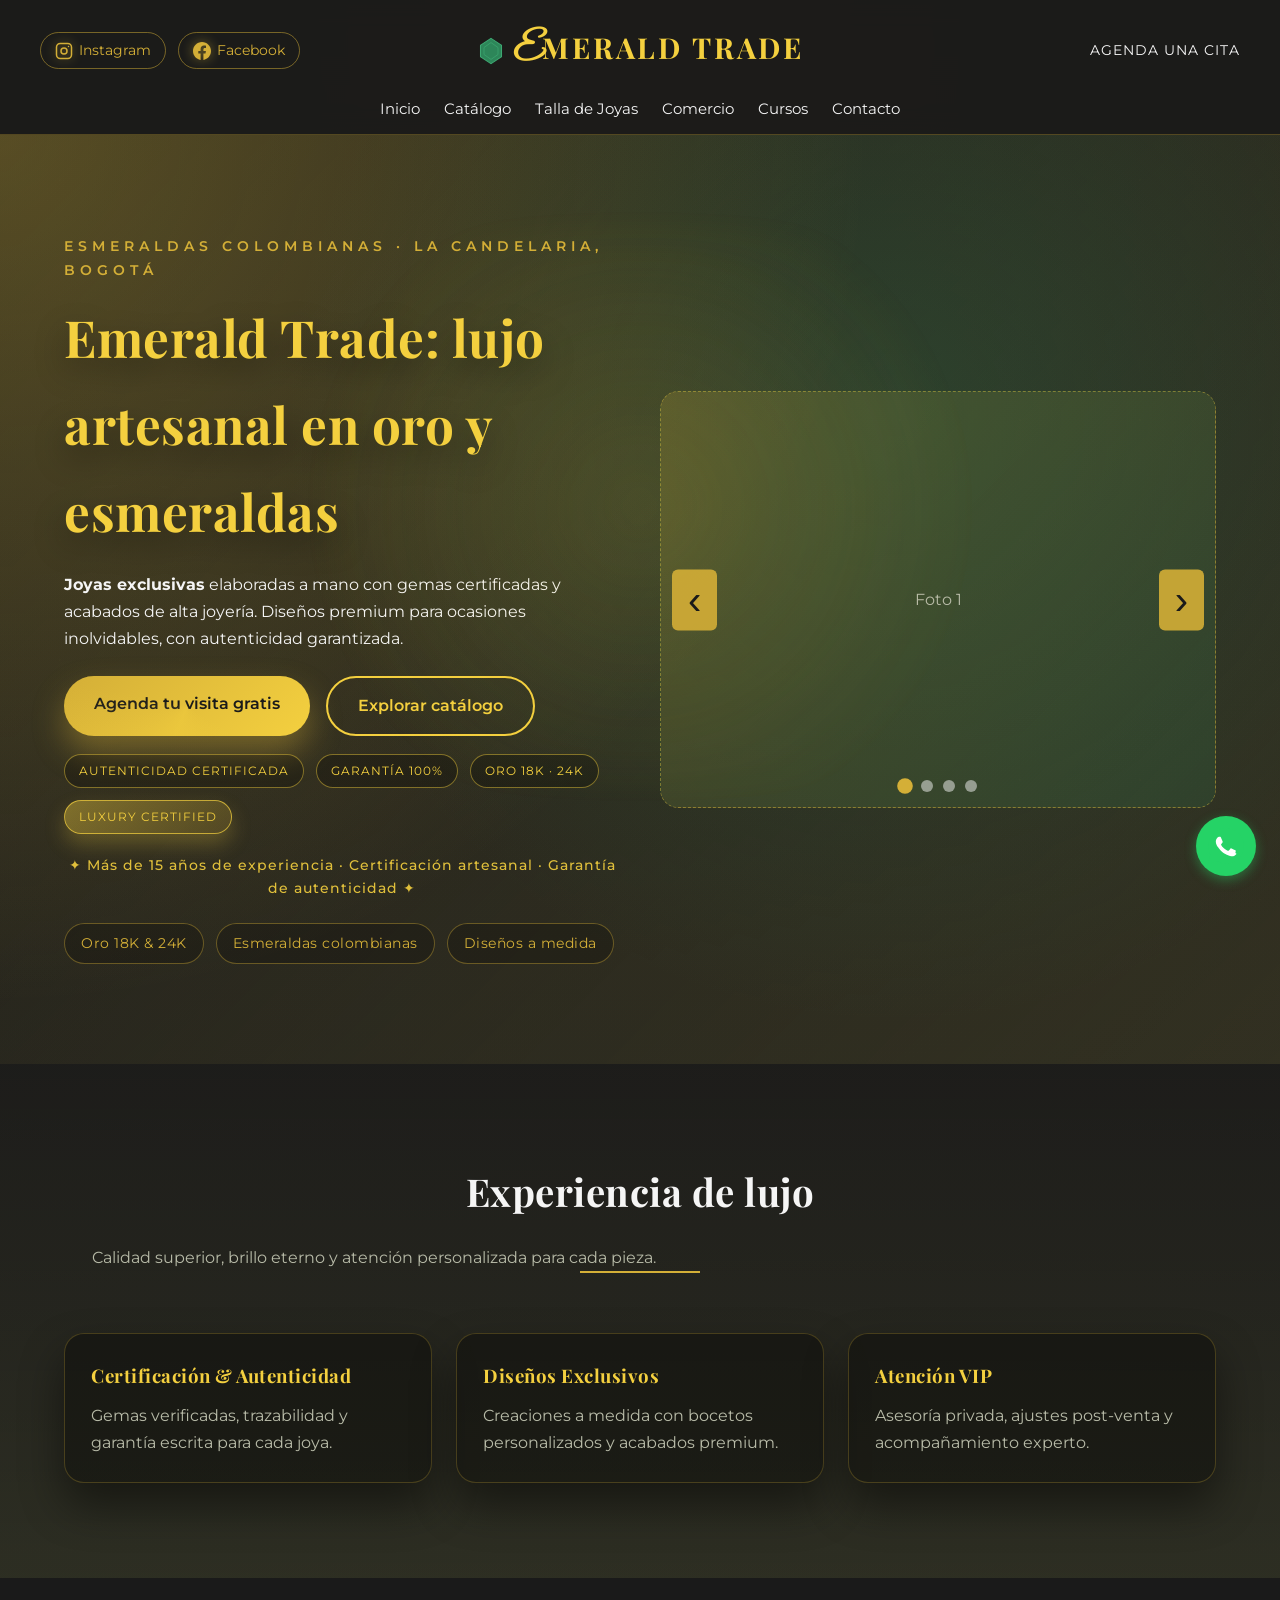
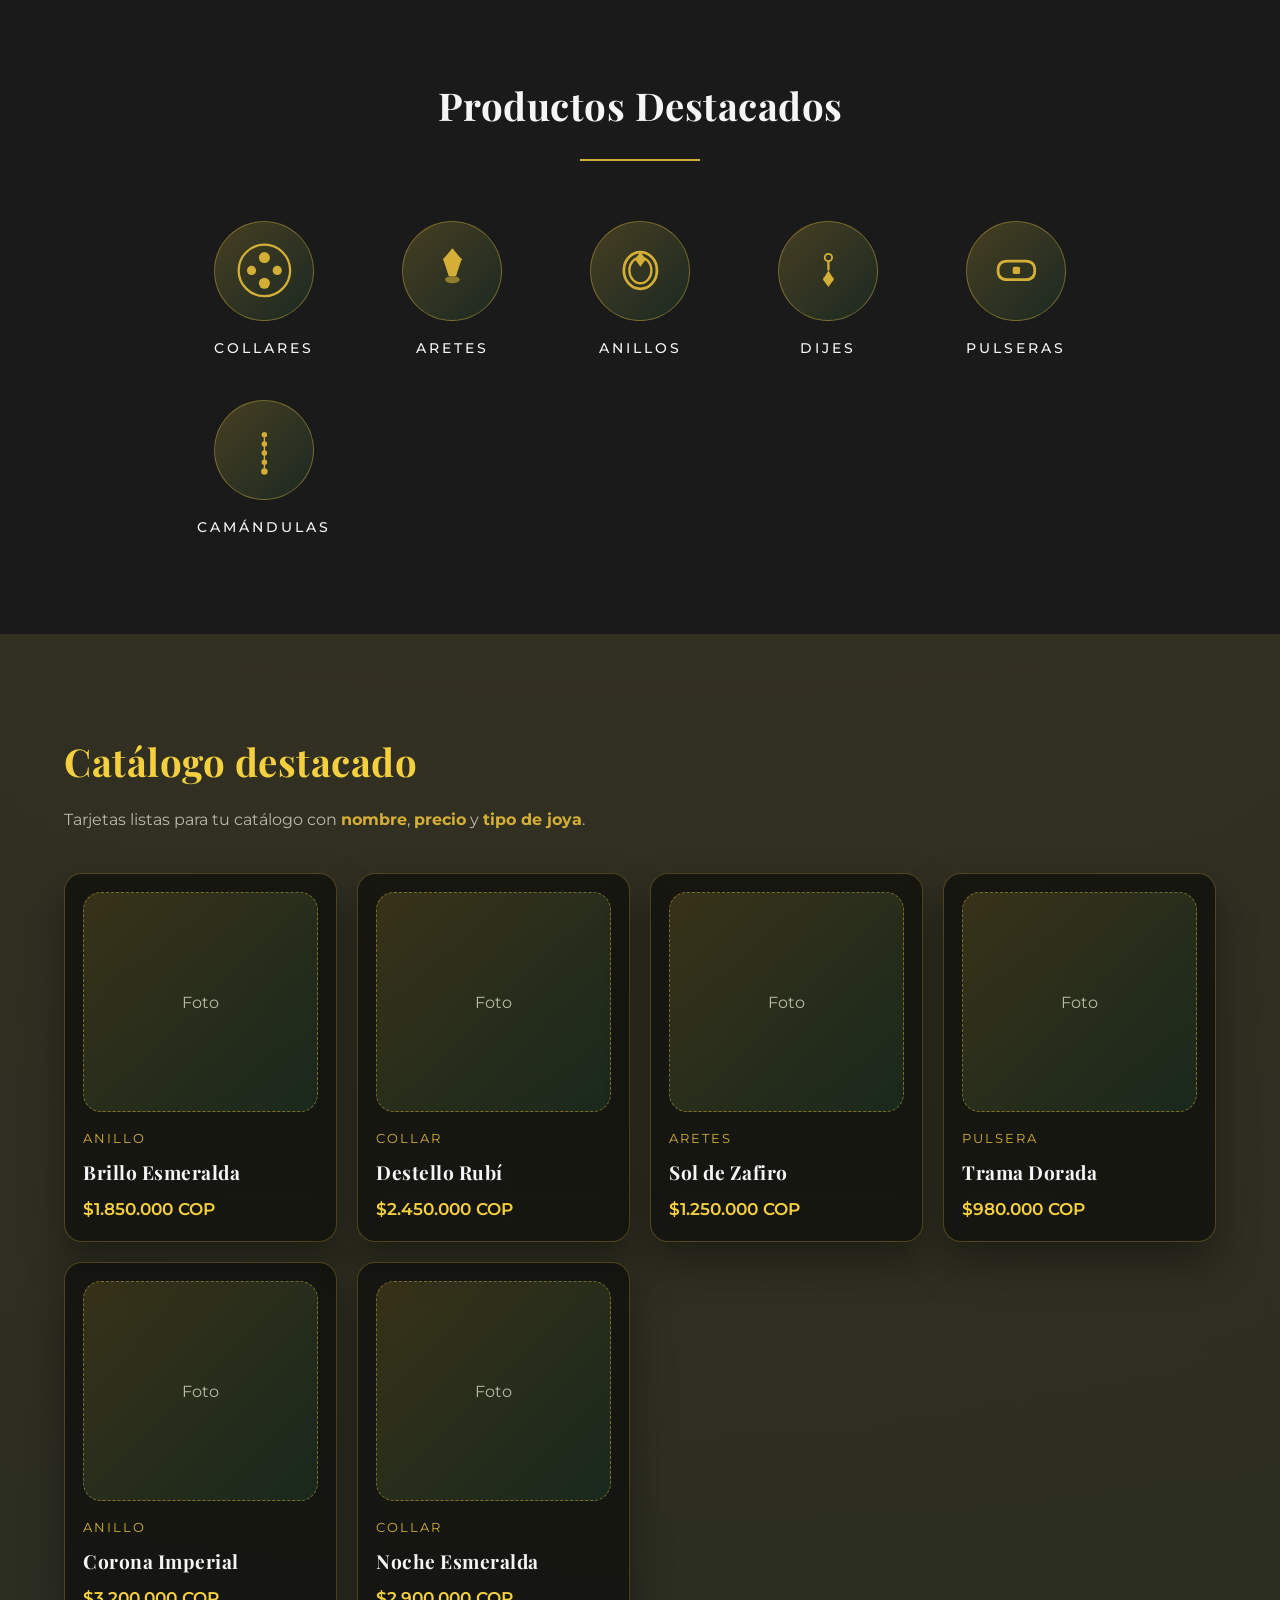
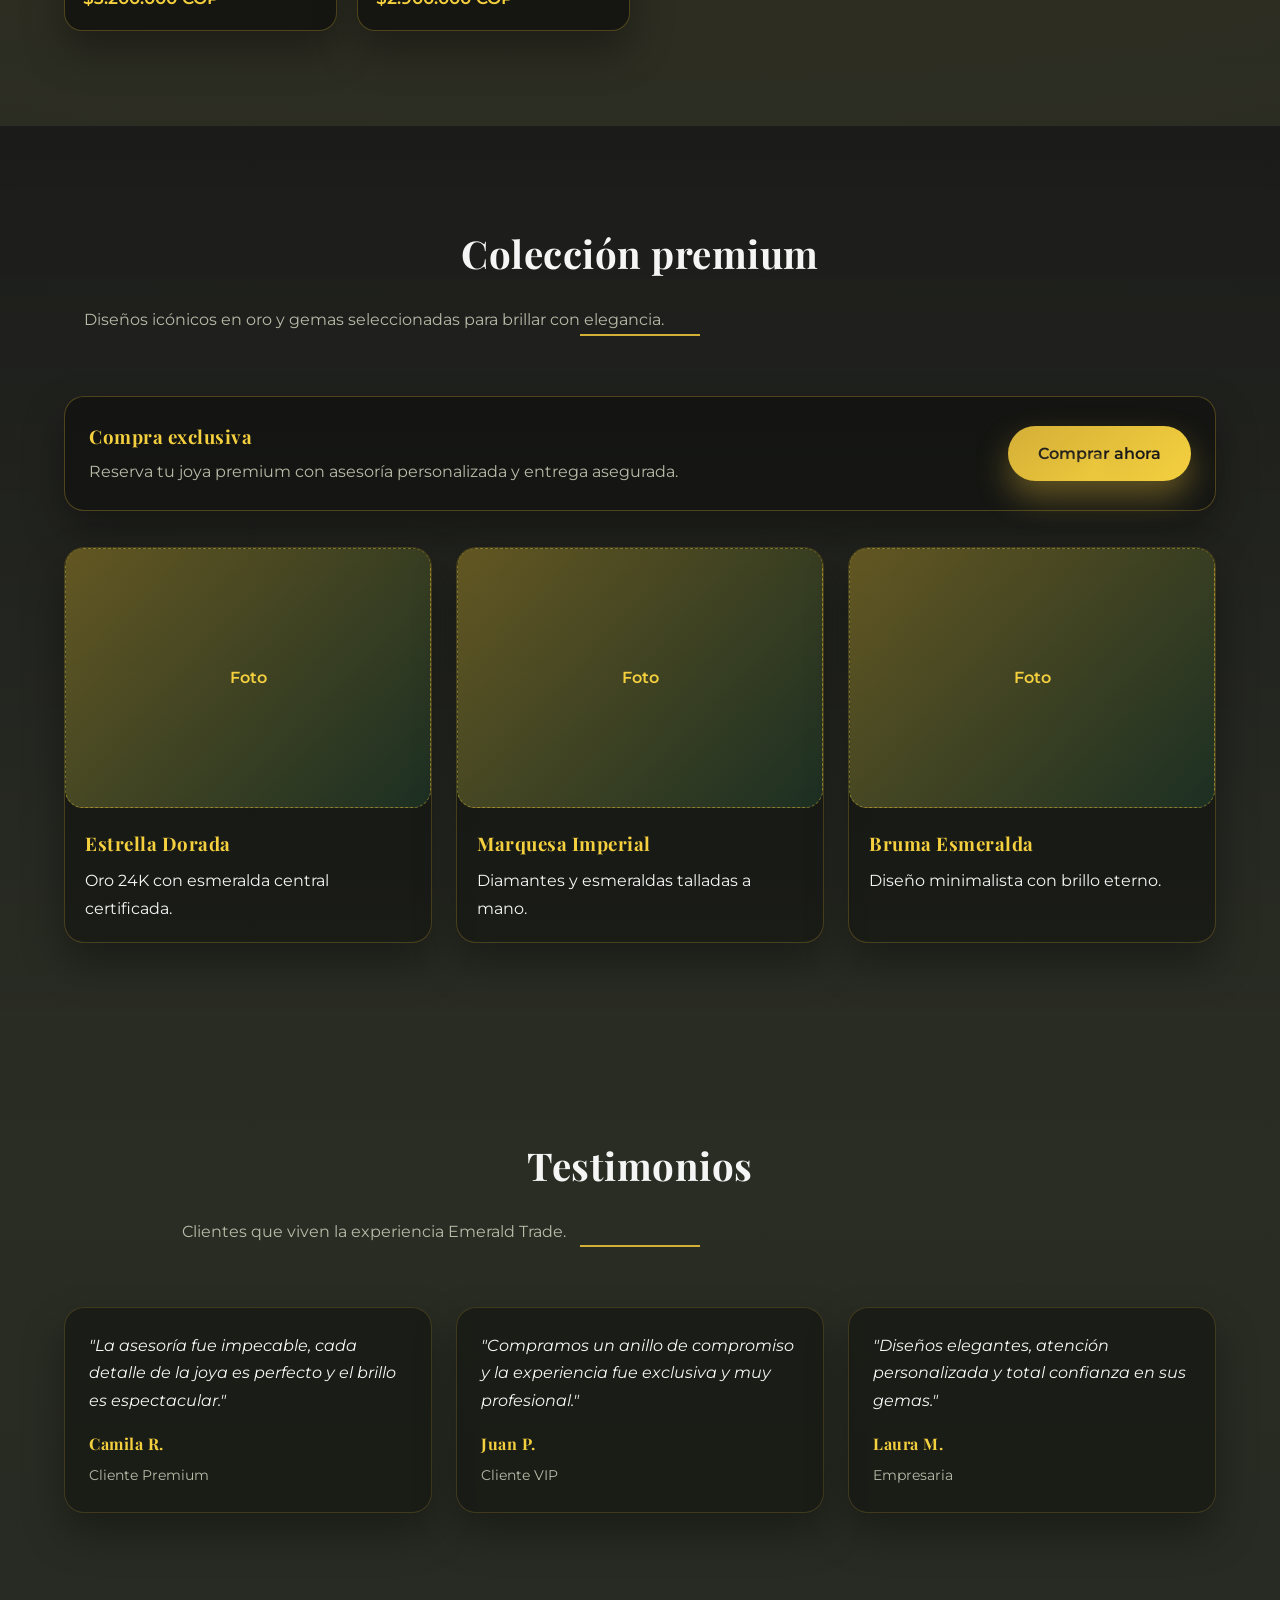
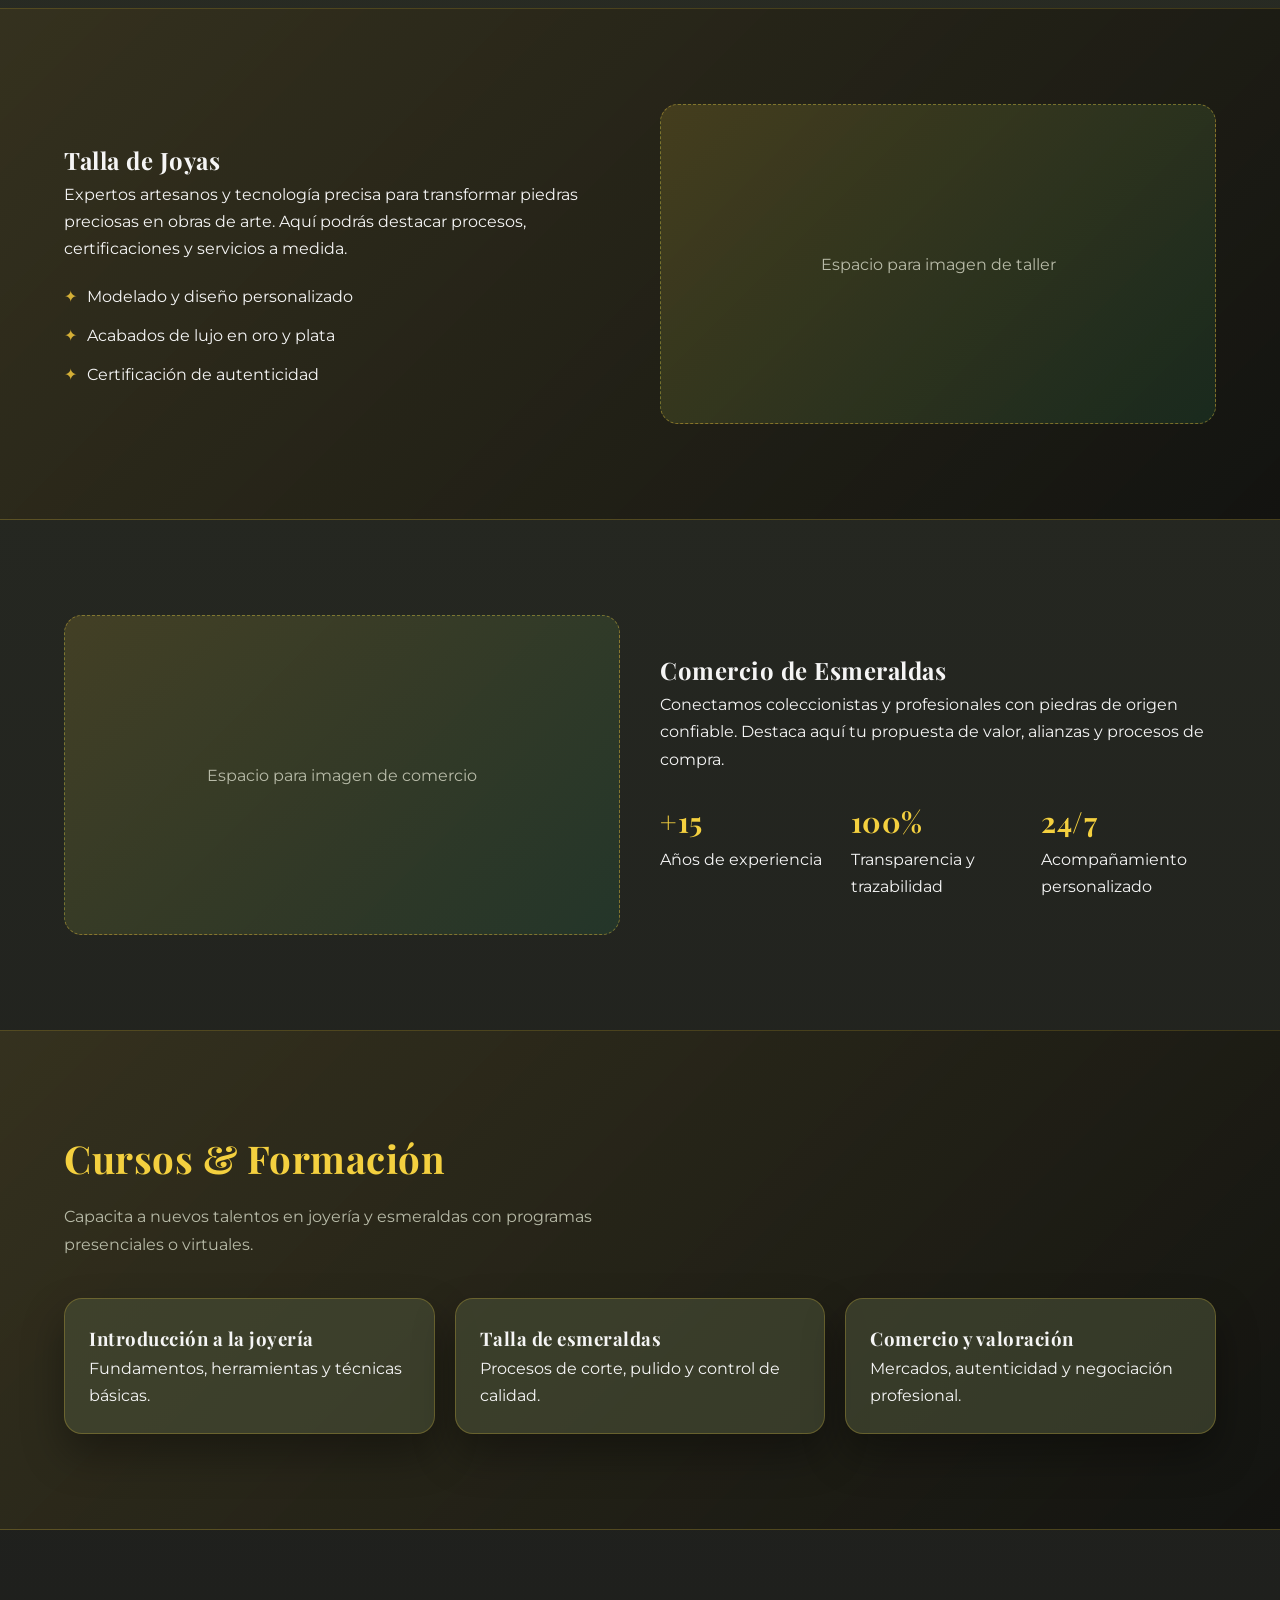
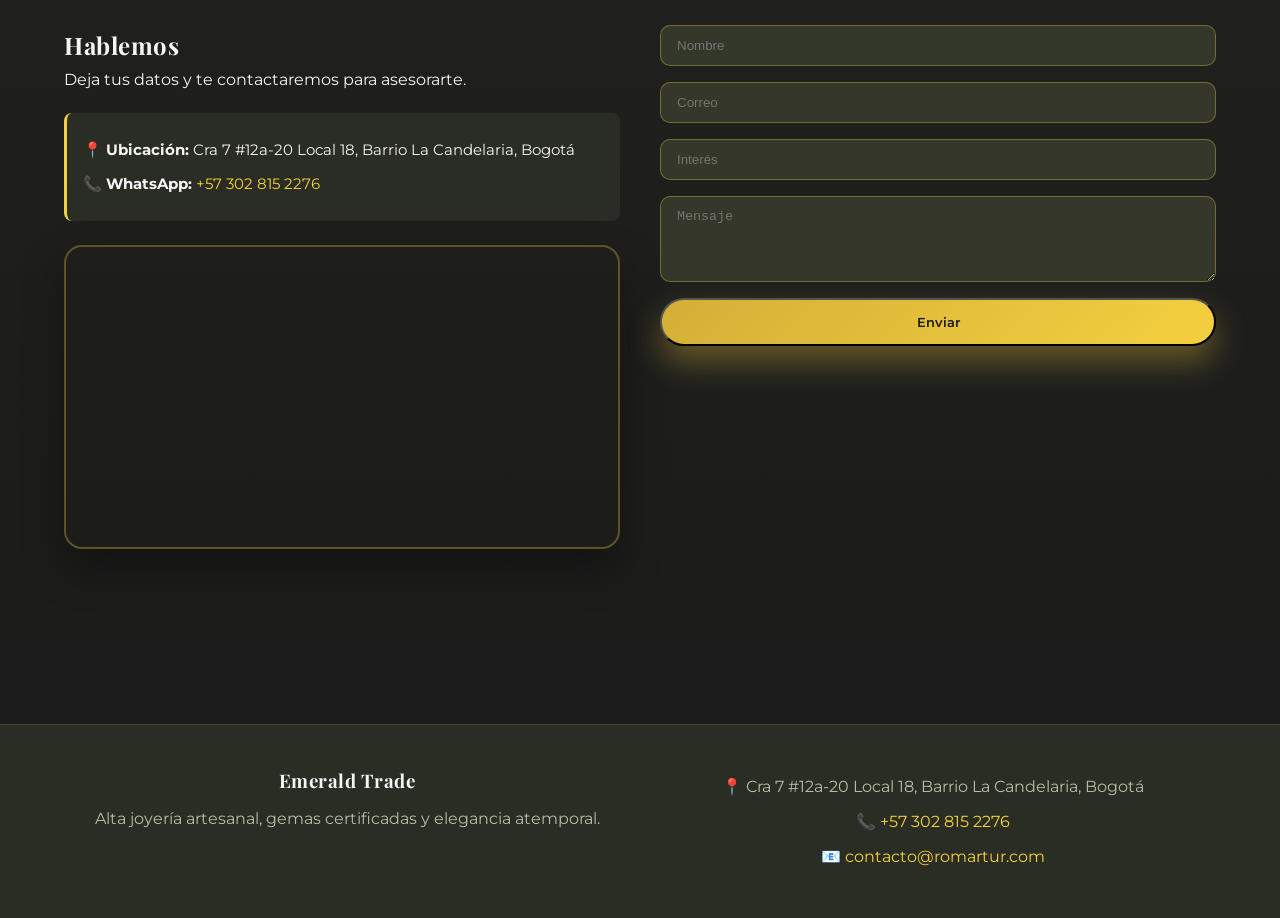
==== index.html @ 738dfec4 "Rename to Emerald Trade and add glow effects" ====
<!DOCTYPE html>
<html lang="es">
<head>
  <meta charset="UTF-8" />
  <meta name="viewport" content="width=device-width, initial-scale=1.0" />
  
  <!-- SEO Meta Tags -->
  <title>Emerald Trade | Joyería, Esmeraldas y Cursos en Bogotá | La Candelaria</title>
  <meta name="description" content="Emerald Trade - Expertos en talla de joyas, comercio de esmeraldas colombianas y cursos de joyería. Ubicados en La Candelaria, Bogotá. Cra 7 #12a-20 Local 18." />
  <meta name="keywords" content="joyería bogotá, esmeraldas colombianas, talla de joyas, cursos joyería, anillos, collares, aretes, dijes, pulseras, camándulas, la candelaria, joyería artesanal" />
  <meta name="author" content="Emerald Trade" />
  <meta name="robots" content="index, follow" />
  <link rel="canonical" href="https://romartur.vercel.app" />
  <link rel="sitemap" type="application/xml" title="Sitemap" href="/sitemap.xml" />
  
  <!-- Open Graph / Facebook -->
  <meta property="og:type" content="website" />
  <meta property="og:url" content="https://romartur.vercel.app" />
  <meta property="og:title" content="Emerald Trade | Joyería y Esmeraldas en Bogotá" />
  <meta property="og:description" content="Talla de joyas, comercio de esmeraldas colombianas y cursos profesionales. Visítanos en La Candelaria, Bogotá." />
  <meta property="og:image" content="https://romartur.vercel.app/og-image.jpg" />
  <meta property="og:locale" content="es_CO" />
  <meta property="og:site_name" content="Emerald Trade" />
  
  <!-- Twitter -->
  <meta name="twitter:card" content="summary_large_image" />
  <meta name="twitter:url" content="https://romartur.vercel.app" />
  <meta name="twitter:title" content="Emerald Trade | Joyería y Esmeraldas en Bogotá" />
  <meta name="twitter:description" content="Talla de joyas, comercio de esmeraldas colombianas y cursos profesionales en La Candelaria, Bogotá." />
  <meta name="twitter:image" content="https://romartur.vercel.app/og-image.jpg" />
  
  <!-- Additional Meta Tags -->
  <meta name="theme-color" content="#6B7456" />
  <meta name="apple-mobile-web-app-capable" content="yes" />
  <meta name="apple-mobile-web-app-status-bar-style" content="black-translucent" />
  <meta name="format-detection" content="telephone=no" />
  
  <!-- Geo Tags -->
  <meta name="geo.region" content="CO-DC" />
  <meta name="geo.placename" content="Bogotá" />
  <meta name="geo.position" content="4.5979;-74.072" />
  <meta name="ICBM" content="4.5979, -74.072" />
  
  <!-- Favicons -->
  <link rel="icon" type="image/svg+xml" href="favicon.svg" />
  <link rel="preload" href="css/styles.css" as="style" />
  <link rel="dns-prefetch" href="https://fonts.googleapis.com" />
  <link rel="dns-prefetch" href="https://fonts.gstatic.com" />
  
  <link rel="preconnect" href="https://fonts.googleapis.com" />
  <link rel="preconnect" href="https://fonts.gstatic.com" crossorigin />
  <link
    href="https://fonts.googleapis.com/css2?family=Bebas+Neue&family=Great+Vibes&family=Montserrat:wght@300;400;500;600&family=Playfair+Display:wght@400;500;600;700&display=swap"
    rel="stylesheet"
    media="print"
    onload="this.media='all'"
  />
  <noscript>
    <link
      href="https://fonts.googleapis.com/css2?family=Bebas+Neue&family=Great+Vibes&family=Montserrat:wght@300;400;500;600&family=Playfair+Display:wght@400;500;600;700&display=swap"
      rel="stylesheet"
    />
  </noscript>
  <link rel="stylesheet" href="css/styles.css" />
  
  <!-- Google Analytics -->
  <script async src="https://www.googletagmanager.com/gtag/js?id=G-XXXXXXXXXX"></script>
  <script>
    window.dataLayer = window.dataLayer || [];
    function gtag(){dataLayer.push(arguments);}
    gtag('js', new Date());
    gtag('config', 'G-XXXXXXXXXX', {
      'anonymize_ip': true,
      'cookie_flags': 'SameSite=None;Secure'
    });
  </script>
  
  <!-- JSON-LD Schema Markup for Local Business -->
  <script type="application/ld+json">
  {
    "@context": "https://schema.org",
    "@type": "JewelryStore",
    "name": "Emerald Trade",
    "description": "Expertos en talla de joyas, comercio de esmeraldas colombianas y cursos de joyería en Bogotá",
    "image": "https://romartur.vercel.app/og-image.jpg",
    "logo": "https://romartur.vercel.app/favicon.svg",
    "url": "https://romartur.vercel.app",
    "telephone": "+573028152276",
    "email": "contacto@romartur.com",
    "address": {
      "@type": "PostalAddress",
      "streetAddress": "Cra 7 #12a-20 Local 18",
      "addressLocality": "Bogotá",
      "addressRegion": "Cundinamarca",
      "postalCode": "111711",
      "addressCountry": "CO"
    },
    "geo": {
      "@type": "GeoCoordinates",
      "latitude": "4.5979",
      "longitude": "-74.072"
    },
    "openingHoursSpecification": [
      {
        "@type": "OpeningHoursSpecification",
        "dayOfWeek": ["Monday", "Tuesday", "Wednesday", "Thursday", "Friday"],
        "opens": "09:00",
        "closes": "18:00"
      },
      {
        "@type": "OpeningHoursSpecification",
        "dayOfWeek": "Saturday",
        "opens": "09:00",
        "closes": "14:00"
      }
    ],
    "priceRange": "$$",
    "currenciesAccepted": "COP",
    "paymentAccepted": "Cash, Credit Card, Debit Card",
    "areaServed": {
      "@type": "City",
      "name": "Bogotá"
    },
    "sameAs": [
      "https://instagram.com/romartur",
      "https://facebook.com/romartur"
    ],
    "hasOfferCatalog": {
      "@type": "OfferCatalog",
      "name": "Catálogo de Joyas y Esmeraldas",
      "itemListElement": [
        {
          "@type": "Offer",
          "itemOffered": {
            "@type": "Product",
            "name": "Anillos de Esmeralda",
            "description": "Anillos artesanales con esmeraldas colombianas auténticas"
          }
        },
        {
          "@type": "Offer",
          "itemOffered": {
            "@type": "Product",
            "name": "Collares",
            "description": "Collares de oro y plata con piedras preciosas"
          }
        },
        {
          "@type": "Offer",
          "itemOffered": {
            "@type": "Product",
            "name": "Aretes",
            "description": "Aretes elegantes con diseños únicos"
          }
        }
      ]
    },
    "makesOffer": [
      {
        "@type": "Offer",
        "itemOffered": {
          "@type": "Service",
          "name": "Talla de Joyas",
          "description": "Servicio profesional de talla y diseño de joyas a medida"
        }
      },
      {
        "@type": "Offer",
        "itemOffered": {
          "@type": "EducationalOccupationalProgram",
          "name": "Cursos de Joyería",
          "description": "Formación profesional en joyería y trabajo con esmeraldas",
          "provider": {
            "@type": "Organization",
            "name": "Emerald Trade"
          }
        }
      }
    ],
    "aggregateRating": {
      "@type": "AggregateRating",
      "ratingValue": "4.8",
      "reviewCount": "47"
    }
  }
  </script>
</head>
<body>
  <header class="site-header">
    <div class="container header-content">
      <div class="header-top">
        <div class="header-actions">
          <div class="social-links">
            <a href="https://instagram.com/romartur" target="_blank" rel="noopener" aria-label="Instagram">
              <svg viewBox="0 0 24 24" fill="none" xmlns="http://www.w3.org/2000/svg">
                <rect x="2" y="2" width="20" height="20" rx="5" stroke="currentColor" stroke-width="2"/>
                <circle cx="12" cy="12" r="4" stroke="currentColor" stroke-width="2"/>
                <circle cx="18" cy="6" r="1" fill="currentColor"/>
              </svg>
              <span>Instagram</span>
            </a>
            <a href="https://facebook.com/romartur" target="_blank" rel="noopener" aria-label="Facebook">
              <svg viewBox="0 0 24 24" fill="none" xmlns="http://www.w3.org/2000/svg">
                <path d="M24 12C24 5.37258 18.6274 0 12 0C5.37258 0 0 5.37258 0 12C0 17.9895 4.3882 22.954 10.125 23.8542V15.4688H7.07812V12H10.125V9.35625C10.125 6.34875 11.9166 4.6875 14.6576 4.6875C15.9701 4.6875 17.3438 4.92188 17.3438 4.92188V7.875H15.8306C14.34 7.875 13.875 8.80008 13.875 9.75V12H17.2031L16.6711 15.4688H13.875V23.8542C19.6118 22.954 24 17.9895 24 12Z" fill="currentColor"/>
              </svg>
              <span>Facebook</span>
            </a>
          </div>
        </div>
        <div class="logo">
          <svg class="logo-diamond" viewBox="0 0 40 40" fill="none" xmlns="http://www.w3.org/2000/svg">
            <path d="M20 2 L35 12 L35 28 L20 38 L5 28 L5 12 Z" fill="#2d8659" stroke="#3da872" stroke-width="1.5"/>
            <path d="M20 8 L30 15 L30 25 L20 32 L10 25 L10 15 Z" fill="none" stroke="#3da872" stroke-width="1"/>
          </svg>
          <span class="logo-text">
            <span class="logo-r">E</span><span class="logo-rest">MERALD TRADE</span>
          </span>
        </div>
        <div class="header-utility">
          <a class="header-link" href="#contacto">Agenda una cita</a>
        </div>
      </div>
      <nav class="nav">
        <button class="nav-toggle" aria-label="Abrir menú">☰</button>
        <ul class="nav-links">
          <li><a href="#inicio">Inicio</a></li>
          <li><a href="#coleccion">Catálogo</a></li>
          <li><a href="#tallas">Talla de Joyas</a></li>
          <li><a href="#comercio">Comercio</a></li>
          <li><a href="#cursos">Cursos</a></li>
          <li><a href="#contacto">Contacto</a></li>
        </ul>
      </nav>
    </div>
  </header>

  <main id="inicio">
    <section class="hero">
      <div class="container hero-content">
        <div class="hero-text">
          <p class="eyebrow">Esmeraldas Colombianas · La Candelaria, Bogotá</p>
          <h1>Emerald Trade: lujo artesanal en oro y esmeraldas</h1>
          <p>
            <strong>Joyas exclusivas</strong> elaboradas a mano con gemas certificadas y acabados de alta joyería.
            Diseños premium para ocasiones inolvidables, con autenticidad garantizada.
          </p>
          <div class="hero-actions">
            <a class="btn btn-primary btn-animated" href="https://wa.me/573028152276?text=Hola%20Emerald%20Trade,%20quiero%20agendar%20una%20visita%20al%20taller" target="_blank">Agenda tu visita gratis</a>
            <a class="btn btn-secondary" href="#coleccion">Explorar catálogo</a>
          </div>
          <div class="hero-seals">
            <div class="seal">Autenticidad certificada</div>
            <div class="seal">Garantía 100%</div>
            <div class="seal">Oro 18K · 24K</div>
            <div class="seal seal-gold">Luxury Certified</div>
          </div>
          <p class="hero-trust">✦ Más de 15 años de experiencia · Certificación artesanal · Garantía de autenticidad ✦</p>
          <div class="hero-badges">
            <span>Oro 18K & 24K</span>
            <span>Esmeraldas colombianas</span>
            <span>Diseños a medida</span>
          </div>
        </div>
        <div class="carousel">
          <div class="carousel-track">
            <div class="carousel-slide placeholder active" role="img" aria-label="Imagen 1 del carrusel">Foto 1</div>
            <div class="carousel-slide placeholder" role="img" aria-label="Imagen 2 del carrusel" loading="lazy">Foto 2</div>
            <div class="carousel-slide placeholder" role="img" aria-label="Imagen 3 del carrusel" loading="lazy">Foto 3</div>
            <div class="carousel-slide placeholder" role="img" aria-label="Imagen 4 del carrusel" loading="lazy">Foto 4</div>
          </div>
          <button class="carousel-btn carousel-prev" aria-label="Anterior">‹</button>
          <button class="carousel-btn carousel-next" aria-label="Siguiente">›</button>
          <div class="carousel-indicators" role="tablist" aria-label="Indicadores de carrusel">
            <span class="indicator active" data-slide="0" role="tab" aria-label="Ir a imagen 1"></span>
            <span class="indicator" data-slide="1" role="tab" aria-label="Ir a imagen 2"></span>
            <span class="indicator" data-slide="2" role="tab" aria-label="Ir a imagen 3"></span>
            <span class="indicator" data-slide="3" role="tab" aria-label="Ir a imagen 4"></span>
          </div>
        </div>
      </div>
    </section>

    <section id="lujo" class="section luxury-section">
      <div class="container">
        <div class="section-header centered">
          <h2>Experiencia de lujo</h2>
          <p>Calidad superior, brillo eterno y atención personalizada para cada pieza.</p>
          <div class="divider"></div>
        </div>
        <div class="luxury-grid">
          <article class="luxury-card">
            <h3>Certificación & Autenticidad</h3>
            <p>Gemas verificadas, trazabilidad y garantía escrita para cada joya.</p>
          </article>
          <article class="luxury-card">
            <h3>Diseños Exclusivos</h3>
            <p>Creaciones a medida con bocetos personalizados y acabados premium.</p>
          </article>
          <article class="luxury-card">
            <h3>Atención VIP</h3>
            <p>Asesoría privada, ajustes post-venta y acompañamiento experto.</p>
          </article>
        </div>
      </div>
    </section>

    <section id="destacados" class="section featured-section">
      <div class="container">
        <div class="section-header centered">
          <h2>Productos Destacados</h2>
          <div class="divider"></div>
        </div>
        <div class="categories-grid">
          <a href="collares.html" class="category-item">
            <div class="category-icon">
              <svg viewBox="0 0 64 64" fill="none" xmlns="http://www.w3.org/2000/svg">
                <circle cx="32" cy="32" r="28" stroke="currentColor" stroke-width="2.5"/>
                <circle cx="32" cy="18" r="6" fill="currentColor"/>
                <circle cx="18" cy="32" r="5" fill="currentColor"/>
                <circle cx="46" cy="32" r="5" fill="currentColor"/>
                <circle cx="32" cy="46" r="6" fill="currentColor"/>
              </svg>
            </div>
            <p class="category-name">COLLARES</p>
          </a>
          <a href="aretes.html" class="category-item">
            <div class="category-icon">
              <svg viewBox="0 0 64 64" fill="none" xmlns="http://www.w3.org/2000/svg">
                <path d="M32 8 L22 20 L28 38 L36 38 L42 20 Z" fill="currentColor"/>
                <ellipse cx="32" cy="42" rx="8" ry="4" fill="currentColor" opacity="0.6"/>
                <line x1="22" y1="20" x2="42" y2="20" stroke="currentColor" stroke-width="2"/>
              </svg>
            </div>
            <p class="category-name">ARETES</p>
          </a>
          <a href="anillos.html" class="category-item">
            <div class="category-icon">
              <svg viewBox="0 0 64 64" fill="none" xmlns="http://www.w3.org/2000/svg">
                <ellipse cx="32" cy="32" rx="18" ry="20" stroke="currentColor" stroke-width="3"/>
                <ellipse cx="32" cy="32" rx="12" ry="14" stroke="currentColor" stroke-width="2.5"/>
                <path d="M32 12 L38 20 L32 28 L26 20 Z" fill="currentColor"/>
              </svg>
            </div>
            <p class="category-name">ANILLOS</p>
          </a>
          <a href="dijes.html" class="category-item">
            <div class="category-icon">
              <svg viewBox="0 0 64 64" fill="none" xmlns="http://www.w3.org/2000/svg">
                <circle cx="32" cy="18" r="4" stroke="currentColor" stroke-width="2"/>
                <path d="M32 22 L32 32" stroke="currentColor" stroke-width="2.5"/>
                <path d="M32 32 L26 42 L32 50 L38 42 Z" fill="currentColor"/>
                <ellipse cx="32" cy="40" rx="6" ry="2" fill="currentColor" opacity="0.4"/>
              </svg>
            </div>
            <p class="category-name">DIJES</p>
          </a>
          <a href="pulseras.html" class="category-item">
            <div class="category-icon">
              <svg viewBox="0 0 64 64" fill="none" xmlns="http://www.w3.org/2000/svg">
                <path d="M12 32 Q12 22, 22 22 L42 22 Q52 22, 52 32 Q52 42, 42 42 L22 42 Q12 42, 12 32 Z" stroke="currentColor" stroke-width="3" fill="none"/>
                <rect x="28" y="28" width="8" height="8" rx="2" fill="currentColor"/>
              </svg>
            </div>
            <p class="category-name">PULSERAS</p>
          </a>
          <a href="camandulas.html" class="category-item">
            <div class="category-icon">
              <svg viewBox="0 0 64 64" fill="none" xmlns="http://www.w3.org/2000/svg">
                <circle cx="32" cy="16" r="3" fill="currentColor"/>
                <circle cx="32" cy="26" r="3" fill="currentColor"/>
                <circle cx="32" cy="36" r="3" fill="currentColor"/>
                <circle cx="32" cy="46" r="3" fill="currentColor"/>
                <circle cx="32" cy="56" r="3.5" fill="currentColor"/>
                <line x1="32" y1="19" x2="32" y2="53" stroke="currentColor" stroke-width="1.5"/>
              </svg>
            </div>
            <p class="category-name">CAMÁNDULAS</p>
          </a>
        </div>
      </div>
    </section>

    <section id="coleccion" class="section">
      <div class="container">
        <div class="section-header">
          <h2>Catálogo destacado</h2>
          <p>Tarjetas listas para tu catálogo con <strong>nombre</strong>, <strong>precio</strong> y <strong>tipo de joya</strong>.</p>
        </div>
        <div class="grid product-grid">
          <article class="product-card">
            <div class="product-image placeholder">Foto</div>
            <div class="product-info">
              <span class="product-type">Anillo</span>
              <h3>Brillo Esmeralda</h3>
              <p class="product-price">$1.850.000 COP</p>
            </div>
          </article>
          <article class="product-card">
            <div class="product-image placeholder">Foto</div>
            <div class="product-info">
              <span class="product-type">Collar</span>
              <h3>Destello Rubí</h3>
              <p class="product-price">$2.450.000 COP</p>
            </div>
          </article>
          <article class="product-card">
            <div class="product-image placeholder">Foto</div>
            <div class="product-info">
              <span class="product-type">Aretes</span>
              <h3>Sol de Zafiro</h3>
              <p class="product-price">$1.250.000 COP</p>
            </div>
          </article>
          <article class="product-card">
            <div class="product-image placeholder">Foto</div>
            <div class="product-info">
              <span class="product-type">Pulsera</span>
              <h3>Trama Dorada</h3>
              <p class="product-price">$980.000 COP</p>
            </div>
          </article>
          <article class="product-card">
            <div class="product-image placeholder">Foto</div>
            <div class="product-info">
              <span class="product-type">Anillo</span>
              <h3>Corona Imperial</h3>
              <p class="product-price">$3.200.000 COP</p>
            </div>
          </article>
          <article class="product-card">
            <div class="product-image placeholder">Foto</div>
            <div class="product-info">
              <span class="product-type">Collar</span>
              <h3>Noche Esmeralda</h3>
              <p class="product-price">$2.900.000 COP</p>
            </div>
          </article>
        </div>
      </div>
    </section>

    <section id="coleccion-premium" class="section luxury-section">
      <div class="container">
        <div class="section-header centered">
          <h2>Colección premium</h2>
          <p>Diseños icónicos en oro y gemas seleccionadas para brillar con elegancia.</p>
          <div class="divider"></div>
        </div>
        <div class="cta-luxury">
          <div>
            <h3>Compra exclusiva</h3>
            <p>Reserva tu joya premium con asesoría personalizada y entrega asegurada.</p>
          </div>
          <a class="btn btn-primary btn-animated" href="https://wa.me/573028152276?text=Hola%20Emerald%20Trade,%20quiero%20comprar%20una%20joya%20premium" target="_blank">Comprar ahora</a>
        </div>
        <div class="gallery-grid">
          <div class="gallery-item">
            <div class="gallery-image placeholder">Foto</div>
            <div class="gallery-info">
              <h3>Estrella Dorada</h3>
              <p>Oro 24K con esmeralda central certificada.</p>
            </div>
          </div>
          <div class="gallery-item">
            <div class="gallery-image placeholder">Foto</div>
            <div class="gallery-info">
              <h3>Marquesa Imperial</h3>
              <p>Diamantes y esmeraldas talladas a mano.</p>
            </div>
          </div>
          <div class="gallery-item">
            <div class="gallery-image placeholder">Foto</div>
            <div class="gallery-info">
              <h3>Bruma Esmeralda</h3>
              <p>Diseño minimalista con brillo eterno.</p>
            </div>
          </div>
        </div>
      </div>
    </section>

    <section id="testimonios" class="section">
      <div class="container">
        <div class="section-header centered">
          <h2>Testimonios</h2>
          <p>Clientes que viven la experiencia Emerald Trade.</p>
          <div class="divider"></div>
        </div>
        <div class="testimonials-grid">
          <article class="testimonial-card">
            <p>"La asesoría fue impecable, cada detalle de la joya es perfecto y el brillo es espectacular."</p>
            <h4>Camila R.</h4>
            <span>Cliente Premium</span>
          </article>
          <article class="testimonial-card">
            <p>"Compramos un anillo de compromiso y la experiencia fue exclusiva y muy profesional."</p>
            <h4>Juan P.</h4>
            <span>Cliente VIP</span>
          </article>
          <article class="testimonial-card">
            <p>"Diseños elegantes, atención personalizada y total confianza en sus gemas."</p>
            <h4>Laura M.</h4>
            <span>Empresaria</span>
          </article>
        </div>
      </div>
    </section>

    <section id="tallas" class="section dark">
      <div class="container split">
        <div>
          <h2>Talla de Joyas</h2>
          <p>
            Expertos artesanos y tecnología precisa para transformar piedras preciosas en obras de arte.
            Aquí podrás destacar procesos, certificaciones y servicios a medida.
          </p>
          <ul class="list">
            <li>Modelado y diseño personalizado</li>
            <li>Acabados de lujo en oro y plata</li>
            <li>Certificación de autenticidad</li>
          </ul>
        </div>
        <div class="placeholder tall-placeholder">Espacio para imagen de taller</div>
      </div>
    </section>

    <section id="comercio" class="section">
      <div class="container split">
        <div class="placeholder commerce-placeholder">Espacio para imagen de comercio</div>
        <div>
          <h2>Comercio de Esmeraldas</h2>
          <p>
            Conectamos coleccionistas y profesionales con piedras de origen confiable. Destaca aquí tu
            propuesta de valor, alianzas y procesos de compra.
          </p>
          <div class="stats">
            <div>
              <h3>+15</h3>
              <p>Años de experiencia</p>
            </div>
            <div>
              <h3>100%</h3>
              <p>Transparencia y trazabilidad</p>
            </div>
            <div>
              <h3>24/7</h3>
              <p>Acompañamiento personalizado</p>
            </div>
          </div>
        </div>
      </div>
    </section>

    <section id="cursos" class="section dark">
      <div class="container">
        <div class="section-header">
          <h2>Cursos & Formación</h2>
          <p>Capacita a nuevos talentos en joyería y esmeraldas con programas presenciales o virtuales.</p>
        </div>
        <div class="grid course-cards">
          <div class="course">
            <h3>Introducción a la joyería</h3>
            <p>Fundamentos, herramientas y técnicas básicas.</p>
          </div>
          <div class="course">
            <h3>Talla de esmeraldas</h3>
            <p>Procesos de corte, pulido y control de calidad.</p>
          </div>
          <div class="course">
            <h3>Comercio y valoración</h3>
            <p>Mercados, autenticidad y negociación profesional.</p>
          </div>
        </div>
      </div>
    </section>

    <section id="contacto" class="section">
      <div class="container contact">
        <div>
          <h2>Hablemos</h2>
          <p>Deja tus datos y te contactaremos para asesorarte.</p>
          <div class="contact-info">
            <p><strong>📍 Ubicación:</strong> Cra 7 #12a-20 Local 18, Barrio La Candelaria, Bogotá</p>
            <p><strong>📞 WhatsApp:</strong> <a href="https://wa.me/573028152276" target="_blank" rel="noopener">+57 302 815 2276</a></p>
          </div>
          <div class="map-container">
            <iframe
              src="https://www.google.com/maps/embed?pb=!1m18!1m12!1m3!1d3976.8217436!2d-74.072!3d4.5979!2m3!1f0!2f0!3f0!3m2!1i1024!2i768!4f13.1!3m3!1m2!1s0x8e3f99a7ecafffff%3A0x8ac7f1cc6e6f1111!2sCarrera%207%20%2312a-20%2C%20Bogot%C3%A1%2C%20Colombia!5e0!3m2!1ses!2sco!4v1234567890"
              width="100%"
              height="300"
              style="border:0;"
              allowfullscreen=""
              loading="lazy"
              referrerpolicy="no-referrer-when-downgrade"
              title="Ubicación de Emerald Trade en La Candelaria, Bogotá">
            </iframe>
          </div>
        </div>
        <form class="contact-form" id="contact-form">
          <input type="text" name="nombre" placeholder="Nombre" required />
          <input type="email" name="correo" placeholder="Correo" required />
          <input type="text" name="interes" placeholder="Interés" />
          <textarea rows="4" name="mensaje" placeholder="Mensaje" required></textarea>
          <button class="btn btn-primary" type="submit">Enviar</button>
          <p class="form-status" aria-live="polite"></p>
        </form>
      </div>
    </section>
  </main>

  <footer class="site-footer">
    <div class="container footer-content">
      <div>
        <h3>Emerald Trade</h3>
        <p>Alta joyería artesanal, gemas certificadas y elegancia atemporal.</p>
      </div>
      <div>
        <p>📍 Cra 7 #12a-20 Local 18, Barrio La Candelaria, Bogotá</p>
        <p>📞 <a href="tel:+573028152276">+57 302 815 2276</a></p>
        <p>📧 <a href="mailto:contacto@romartur.com">contacto@romartur.com</a></p>
      </div>
    </div>
  </footer>

  <!-- Floating WhatsApp Button -->
  <a href="https://wa.me/573028152276?text=Hola%20Radiant%20Gold%20Gems,%20me%20interesa%20saber%20más%20sobre%20sus%20servicios" 
     class="whatsapp-float" 
     target="_blank" 
     rel="noopener"
     aria-label="Contactar por WhatsApp">
    <svg viewBox="0 0 32 32" fill="none" xmlns="http://www.w3.org/2000/svg">
      <path d="M16 0C7.164 0 0 7.164 0 16c0 2.828.744 5.484 2.04 7.788L0 32l8.396-2.204A15.924 15.924 0 0016 32c8.836 0 16-7.164 16-16S24.836 0 16 0z" fill="#25D366"/>
      <path d="M25.36 22.78c-.384 1.08-1.908 1.98-3.132 2.244-.828.18-1.908.324-5.544-1.188-4.656-1.932-7.668-6.612-7.896-6.912-.228-.3-1.86-2.472-1.86-4.716 0-2.244 1.176-3.348 1.596-3.804.42-.456.912-.564 1.224-.564.3 0 .612.012.876.024.276.012.648-.108.996.756.36.888 1.224 2.988 1.332 3.204.108.216.18.468.036.768-.144.3-.216.48-.432.744-.216.264-.456.588-.648.792-.216.228-.444.468-.192.912.252.444 1.116 1.836 2.4 2.976 1.644 1.464 3.024 1.92 3.456 2.136.432.216.684.18.936-.108.252-.288 1.08-1.26 1.368-1.692.288-.432.576-.36.972-.216.396.144 2.496 1.176 2.928 1.392.432.216.72.324.828.504.108.18.108 1.044-.276 2.124z" fill="#fff"/>
    </svg>
  </a>

  <script src="js/main.js" defer></script>
</body>
</html>
---- css/styles.css ----
:root {
  --gold: #d4af37;
  --gold-bright: #f4d03f;
  --olive: #6B7456;
  --olive-dark: #4a5038;
  --olive-light: #8a9370;
  --emerald: #2d8659;
  --emerald-bright: #3da872;
  --black: #1a1a1a;
  --charcoal: #2a2d24;
  --pearl: #f5f5f5;
  --gold-light: rgba(212, 175, 55, 0.2);
  --white: #ffffff;
  --muted: #b8bba8;
  --max-width: 1200px;
  --radius: 18px;
  --shadow: 0 20px 40px rgba(0, 0, 0, 0.35);
}

@import url("https://fonts.googleapis.com/css2?family=Montserrat:wght@300;400;500;600;700&family=Playfair+Display:wght@400;600;700&family=Cormorant+Garamond:wght@400;500;600;700&display=swap");

* {
  margin: 0;
  padding: 0;
  box-sizing: border-box;
}

html {
  scroll-behavior: smooth;
}

@media (prefers-reduced-motion: reduce) {
  html {
    scroll-behavior: auto;
  }
}

body {
  font-family: "Montserrat", sans-serif;
  background: radial-gradient(circle at top, rgba(212, 175, 55, 0.2), transparent 55%),
    linear-gradient(180deg, #1a1a1a 0%, #2a2d24 60%, #1a1a1a 100%);
  color: var(--pearl);
  line-height: 1.7;
  position: relative;
}

body::before {
  content: "";
  position: fixed;
  inset: 0;
  background-image: radial-gradient(circle, rgba(244, 208, 63, 0.08) 1px, transparent 1px);
  background-size: 120px 120px;
  opacity: 0.35;
  pointer-events: none;
  z-index: -1;
}

h1, h2, h3, h4 {
  font-family: "Cormorant Garamond", "Playfair Display", serif;
  letter-spacing: 0.5px;
}

@media (prefers-reduced-motion: no-preference) {
  .hero-text,
  .luxury-card,
  .product-card,
  .gallery-item,
  .testimonial-card {
    animation: fadeUp 0.9s ease forwards;
  }
}

@keyframes fadeUp {
  from {
    opacity: 0;
    transform: translateY(18px);
  }
  to {
    opacity: 1;
    transform: translateY(0);
  }
}

a {
  color: inherit;
  text-decoration: none;
}

img {
  max-width: 100%;
  display: block;
}

.container {
  max-width: var(--max-width);
  margin: 0 auto;
  padding: 0 24px;
}

.site-header {
  position: sticky;
  top: 0;
  z-index: 1000;
  background: rgba(26, 26, 26, 0.92);
  backdrop-filter: blur(12px);
  border-bottom: 1px solid rgba(212, 175, 55, 0.3);
}

.header-content {
  display: flex;
  flex-direction: column;
  align-items: stretch;
  padding: 18px 0 12px;
  gap: 12px;
}

.header-top {
  display: grid;
  grid-template-columns: 1fr auto 1fr;
  align-items: center;
  gap: 12px;
}

.header-actions {
  display: flex;
  align-items: center;
  gap: 16px;
}

.header-utility {
  display: flex;
  justify-content: flex-end;
}

.header-link {
  font-size: 0.85rem;
  letter-spacing: 1px;
  text-transform: uppercase;
  color: var(--pearl);
  border-bottom: 1px solid transparent;
  transition: color 0.3s, border-color 0.3s;
}

.header-link:hover {
  color: var(--gold);
  border-color: var(--gold);
}

.social-links {
  display: flex;
  gap: 12px;
  flex-wrap: wrap;
}

.social-links a {
  display: flex;
  align-items: center;
  gap: 6px;
  padding: 6px 14px;
  border-radius: 20px;
  border: 1px solid rgba(212, 175, 55, 0.5);
  color: var(--gold);
  font-size: 0.85rem;
  transition: background 0.3s, color 0.3s, transform 0.3s;
}

.social-links a svg {
  width: 18px;
  height: 18px;
  filter: drop-shadow(0 0 6px rgba(244, 208, 63, 0.45));
}

.social-links a:hover {
  background: var(--gold);
  color: var(--black);
  transform: translateY(-2px);
}

.logo {
  display: flex;
  align-items: center;
  justify-content: center;
  gap: 8px;
  text-align: center;
}

.logo-diamond {
  width: 28px;
  height: 28px;
}

.logo-text {
  font-size: 1.8rem;
  letter-spacing: 2px;
  color: var(--gold-bright);
  font-weight: 600;
}

.logo-r {
  font-family: "Great Vibes", cursive;
  font-size: 2.4rem;
  margin-right: -4px;
}

.logo-rest {
  font-family: "Cormorant Garamond", "Playfair Display", serif;
  font-weight: 700;
  letter-spacing: 3px;
}

.nav {
  position: relative;
}

.nav-toggle {
  display: none;
  background: none;
  border: 1px solid var(--gold);
  color: var(--gold);
  padding: 6px 12px;
  border-radius: 8px;
  font-size: 1.2rem;
}

@media (max-width: 980px) {
  .header-top {
    grid-template-columns: 1fr;
    text-align: center;
  }

  .header-actions,
  .header-utility {
    justify-content: center;
  }
}

.nav-links {
  list-style: none;
  display: flex;
  gap: 24px;
  align-items: center;
  justify-content: center;
  flex-wrap: wrap;
}

.nav-links a {
  font-size: 0.95rem;
  color: var(--pearl);
  transition: color 0.3s;
  font-family: "Montserrat", sans-serif;
}

.nav-links a:hover {
  color: var(--gold);
}

.hero {
  padding: 100px 0;
  background: radial-gradient(circle at top left, rgba(244, 208, 63, 0.25), transparent 55%),
    radial-gradient(circle at 70% 30%, rgba(45, 134, 89, 0.25), transparent 55%),
    linear-gradient(135deg, rgba(26, 26, 26, 0.7), rgba(42, 45, 36, 0.4));
  position: relative;
  overflow: hidden;
}

.hero::after {
  content: "";
  position: absolute;
  inset: 10% 15% auto;
  height: 60%;
  background: radial-gradient(circle, rgba(244, 208, 63, 0.15), transparent 65%);
  filter: blur(18px);
  opacity: 0.8;
  pointer-events: none;
}

.hero-content {
  display: grid;
  grid-template-columns: repeat(auto-fit, minmax(280px, 1fr));
  gap: 40px;
  align-items: center;
}

.hero-text h1 {
  font-family: "Cormorant Garamond", "Playfair Display", serif;
  font-size: clamp(3rem, 4vw, 4.6rem);
  margin-bottom: 16px;
  color: var(--gold-bright);
  text-shadow: 0 12px 32px rgba(0, 0, 0, 0.45);
}

h2,
h3 {
  font-family: "Playfair Display", serif;
}

.eyebrow {
  text-transform: uppercase;
  color: var(--gold);
  letter-spacing: 5px;
  font-size: 0.85rem;
  font-weight: 600;
  margin-bottom: 12px;
}

.hero-actions {
  margin-top: 24px;
  display: flex;
  flex-wrap: wrap;
  gap: 16px;
}

.hero-note {
  margin-top: 16px;
  color: var(--muted);
  font-size: 0.95rem;
}

.hero-trust {
  margin-top: 20px;
  color: var(--gold-bright);
  font-size: 0.85rem;
  text-align: center;
  font-weight: 500;
  letter-spacing: 1px;
  opacity: 0.9;
}

.hero-badges {
  display: flex;
  flex-wrap: wrap;
  gap: 12px;
  margin-top: 22px;
}

.hero-badges span {
  border: 1px solid rgba(212, 175, 55, 0.4);
  padding: 8px 16px;
  border-radius: 999px;
  font-size: 0.85rem;
  color: var(--gold);
  background: rgba(0, 0, 0, 0.2);
  letter-spacing: 0.5px;
}

.hero-seals {
  display: flex;
  flex-wrap: wrap;
  gap: 12px;
  margin-top: 18px;
}

.seal {
  padding: 6px 14px;
  border-radius: 999px;
  border: 1px solid rgba(244, 208, 63, 0.45);
  font-size: 0.75rem;
  text-transform: uppercase;
  letter-spacing: 1px;
  color: var(--gold-bright);
  background: rgba(0, 0, 0, 0.25);
}

.seal-gold {
  background: linear-gradient(135deg, rgba(244, 208, 63, 0.4), rgba(212, 175, 55, 0.2));
  color: var(--gold-bright);
  border-color: rgba(244, 208, 63, 0.7);
  box-shadow: 0 10px 20px rgba(244, 208, 63, 0.25);
}

.cta-luxury {
  display: flex;
  flex-wrap: wrap;
  gap: 18px;
  align-items: center;
  justify-content: space-between;
  padding: 24px;
  margin: 20px 0 36px;
  border-radius: 20px;
  border: 1px solid rgba(212, 175, 55, 0.3);
  background: rgba(0, 0, 0, 0.35);
  box-shadow: var(--shadow);
}

.cta-luxury h3 {
  margin-bottom: 6px;
  color: var(--gold-bright);
}

.cta-luxury p {
  color: var(--muted);
}

.product-card h3 {
  font-size: 1.2rem;
}

.carousel {
  position: relative;
  overflow: hidden;
  border-radius: var(--radius);
  aspect-ratio: 4 / 3;
}

.carousel-track {
  display: flex;
  transition: transform 0.5s ease-in-out;
  height: 100%;
}

.carousel-slide {
  min-width: 100%;
  height: 100%;
  display: none;
}

.carousel-slide.active {
  display: flex;
}

.carousel-btn {
  position: absolute;
  top: 50%;
  transform: translateY(-50%);
  background: rgba(212, 175, 55, 0.9);
  color: var(--black);
  border: none;
  font-size: 2.5rem;
  padding: 8px 16px;
  cursor: pointer;
  transition: background 0.3s, transform 0.3s;
  border-radius: 6px;
  z-index: 10;
}

.carousel-btn:hover {
  background: var(--gold);
  transform: translateY(-50%) scale(1.1);
}

.carousel-prev {
  left: 12px;
}

.carousel-next {
  right: 12px;
}

.carousel-indicators {
  position: absolute;
  bottom: 16px;
  left: 50%;
  transform: translateX(-50%);
  display: flex;
  gap: 10px;
  z-index: 10;
}

.indicator {
  width: 12px;
  height: 12px;
  border-radius: 50%;
  background: rgba(245, 245, 245, 0.5);
  cursor: pointer;
  transition: background 0.3s, transform 0.3s;
}

.indicator.active {
  background: var(--gold);
  transform: scale(1.3);
}

.indicator:hover {
  background: rgba(212, 175, 55, 0.8);
}

.featured-section {
  background: var(--black);
  padding: 80px 0;
}

.section-header.centered {
  text-align: center;
  margin-bottom: 60px;
}

.section-header.centered h2 {
  font-family: "Playfair Display", serif;
  font-size: clamp(2.2rem, 3vw, 3rem);
  margin-bottom: 20px;
  color: var(--pearl);
}

.divider {
  width: 120px;
  height: 2px;
  background: var(--gold);
  margin: 0 auto;
}

.categories-grid {
  display: grid;
  grid-template-columns: repeat(auto-fit, minmax(140px, 1fr));
  gap: 40px;
  max-width: 900px;
  margin: 0 auto;
}

.category-item {
  display: flex;
  flex-direction: column;
  align-items: center;
  gap: 16px;
  transition: transform 0.3s;
  text-decoration: none;
  color: inherit;
}

.category-item:hover {
  transform: translateY(-6px);
}

.catalog-hero {
  padding: 60px 0 40px;
  background: radial-gradient(circle at top center, rgba(212, 175, 55, 0.15), transparent 60%);
}

.breadcrumb {
  font-size: 0.9rem;
  margin-bottom: 20px;
  color: var(--muted);
}

.breadcrumb a {
  color: var(--gold);
  text-decoration: none;
  transition: color 0.3s;
}

.breadcrumb a:hover {
  color: var(--pearl);
}

.catalog-hero h1 {
  font-family: "Playfair Display", serif;
  font-size: clamp(2.5rem, 4vw, 3.5rem);
  margin-bottom: 12px;
  color: var(--gold);
}

.catalog-intro {
  font-size: 1.1rem;
  color: var(--muted);
}

.catalog-grid {
  display: grid;
  grid-template-columns: repeat(auto-fill, minmax(280px, 1fr));
  gap: 32px;
}

.catalog-item {
  display: grid;
  gap: 20px;
  padding: 20px;
  border-radius: var(--radius);
  border: 1px solid rgba(212, 175, 55, 0.2);
  background: rgba(16, 16, 16, 0.6);
  transition: transform 0.3s, border-color 0.3s, box-shadow 0.3s;
}

.catalog-item:hover {
  transform: translateY(-6px);
  border-color: rgba(212, 175, 55, 0.5);
  box-shadow: var(--shadow);
}

.catalog-image {
  min-height: 280px;
  border-radius: 12px;
}

.catalog-details {
  display: grid;
  gap: 12px;
}

.catalog-details h3 {
  font-size: 1.3rem;
  color: var(--pearl);
}

.catalog-price {
  font-size: 1.15rem;
  font-weight: 600;
  color: var(--emerald);
}

.catalog-legend {
  font-size: 0.95rem;
  line-height: 1.6;
  color: var(--muted);
}

.site-footer {
  background: var(--charcoal);
  padding: 40px 0;
  text-align: center;
  border-top: 1px solid rgba(212, 175, 55, 0.2);
  margin-top: 80px;
}

.site-footer p {
  margin: 8px 0;
  color: var(--muted);
}

.site-footer a {
  color: var(--gold);
  text-decoration: none;
  transition: color 0.3s;
}

.site-footer a:hover {
  color: var(--pearl);
}

.category-icon {
  width: 100px;
  height: 100px;
  display: flex;
  align-items: center;
  justify-content: center;
  background: linear-gradient(135deg, rgba(244, 208, 63, 0.2), rgba(45, 134, 89, 0.15));
  border-radius: 50%;
  border: 1px solid rgba(244, 208, 63, 0.35);
  transition: background 0.3s, border-color 0.3s;
}

.category-icon svg {
  width: 60%;
  height: 60%;
  color: var(--gold);
  transition: color 0.3s, transform 0.3s;
}

.category-item:hover .category-icon {
  background: linear-gradient(135deg, rgba(244, 208, 63, 0.3), rgba(45, 134, 89, 0.25));
  border-color: rgba(244, 208, 63, 0.7);
}

.category-item:hover .category-icon svg {
  color: var(--pearl);
  transform: scale(1.1);
}

.category-name {
  font-size: 0.85rem;
  letter-spacing: 3px;
  color: var(--pearl);
  text-align: center;
  font-weight: 500;
}

.btn {
  padding: 14px 30px;
  border-radius: 999px;
  font-weight: 600;
  display: inline-block;
  transition: transform 0.3s, box-shadow 0.3s, background 0.3s;
  font-family: "Montserrat", sans-serif;
  position: relative;
  overflow: hidden;
}

.btn::after {
  content: "";
  position: absolute;
  inset: -1px;
  border-radius: inherit;
  border: 1px solid rgba(244, 208, 63, 0.55);
  opacity: 0.6;
  pointer-events: none;
}

.btn.btn-animated::before {
  content: "";
  position: absolute;
  inset: -2px;
  border-radius: inherit;
  background: conic-gradient(from 120deg, transparent, rgba(244, 208, 63, 0.65), transparent 45%);
  animation: glow 2.8s linear infinite;
  opacity: 0.6;
  pointer-events: none;
}

@keyframes glow {
  0% {
    transform: rotate(0deg);
  }
  100% {
    transform: rotate(360deg);
  }
}

.btn-primary {
  background: linear-gradient(135deg, var(--gold), var(--gold-bright));
  color: var(--black);
  box-shadow: 0 16px 32px rgba(212, 175, 55, 0.4);
}

.btn-primary:hover {
  background: linear-gradient(135deg, var(--gold-bright), var(--gold));
  box-shadow: 0 18px 36px rgba(212, 175, 55, 0.5);
  transform: translateY(-2px);
}

.btn-secondary {
  border: 2px solid var(--gold-bright);
  color: var(--gold-bright);
  background: transparent;
}

.btn-secondary:hover {
  background: var(--gold-bright);
  color: var(--olive-dark);
  box-shadow: 0 10px 25px rgba(244, 208, 63, 0.35);
  transform: translateY(-2px);
}

.btn:hover {
  transform: translateY(-2px);
}

.section {
  padding: 95px 0;
}

.luxury-section {
  background: linear-gradient(180deg, rgba(26, 26, 26, 0.9), rgba(42, 45, 36, 0.7));
}

.luxury-grid {
  display: grid;
  grid-template-columns: repeat(auto-fit, minmax(240px, 1fr));
  gap: 24px;
  margin-top: 36px;
}

.luxury-card {
  background: rgba(0, 0, 0, 0.35);
  border: 1px solid rgba(212, 175, 55, 0.25);
  border-radius: 20px;
  padding: 26px;
  box-shadow: 0 22px 44px rgba(0, 0, 0, 0.45);
  transition: transform 0.3s ease, box-shadow 0.3s ease;
}

.luxury-card:hover {
  transform: translateY(-6px) scale(1.01);
  box-shadow: 0 26px 50px rgba(0, 0, 0, 0.55);
}

.luxury-card h3 {
  margin-bottom: 10px;
  color: var(--gold-bright);
}

.luxury-card p {
  color: var(--muted);
}

.gallery-item,
.testimonial-card,
.product-card {
  transition: transform 0.3s ease, box-shadow 0.3s ease;
}

.gallery-item:hover,
.testimonial-card:hover,
.product-card:hover {
  transform: translateY(-6px) scale(1.01);
  box-shadow: 0 24px 46px rgba(0, 0, 0, 0.5);
}

.section.dark {
  background: linear-gradient(135deg, rgba(212, 175, 55, 0.12), rgba(0, 0, 0, 0.4)),
    #1f201b;
  border-top: 1px solid rgba(244, 208, 63, 0.2);
  border-bottom: 1px solid rgba(244, 208, 63, 0.2);
}

.section-header {
  margin-bottom: 40px;
}

.section-header h2 {
  font-family: "Cormorant Garamond", "Playfair Display", serif;
  font-size: clamp(2.3rem, 3vw, 3.4rem);
  margin-bottom: 12px;
  color: var(--gold-bright);
}

.section-header p {
  color: var(--muted);
  max-width: 620px;
}

.section-header p strong {
  color: var(--gold);
}

.grid {
  display: grid;
  gap: 20px;
}

.cards {
  grid-template-columns: repeat(auto-fit, minmax(180px, 1fr));
}

.card {
  height: 200px;
  border-radius: var(--radius);
  border: 1px solid rgba(212, 175, 55, 0.35);
  box-shadow: var(--shadow);
}

.placeholder {
  display: flex;
  align-items: center;
  justify-content: center;
  color: var(--muted);
  background: linear-gradient(135deg, rgba(244, 208, 63, 0.15), rgba(45, 134, 89, 0.18));
  border-radius: var(--radius);
  border: 1px dashed rgba(244, 208, 63, 0.4);
  min-height: 260px;
  text-align: center;
  padding: 20px;
}

.split {
  display: grid;
  grid-template-columns: repeat(auto-fit, minmax(280px, 1fr));
  gap: 40px;
  align-items: center;
}

.list {
  margin-top: 20px;
  list-style: none;
  display: grid;
  gap: 12px;
}

.list li::before {
  content: "✦";
  color: var(--gold);
  margin-right: 10px;
}

.tall-placeholder,
.commerce-placeholder {
  min-height: 320px;
}

.stats {
  margin-top: 24px;
  display: grid;
  gap: 16px;
  grid-template-columns: repeat(auto-fit, minmax(140px, 1fr));
}

.stats h3 {
  font-size: 1.8rem;
  color: var(--gold-bright);
}

.gallery-grid {
  display: grid;
  grid-template-columns: repeat(auto-fit, minmax(240px, 1fr));
  gap: 24px;
  margin-top: 36px;
}

.gallery-item {
  background: rgba(0, 0, 0, 0.35);
  border: 1px solid rgba(212, 175, 55, 0.25);
  border-radius: 20px;
  overflow: hidden;
  box-shadow: var(--shadow);
}

.gallery-image {
  height: 220px;
  background: linear-gradient(135deg, rgba(244, 208, 63, 0.35), rgba(45, 134, 89, 0.2));
  display: flex;
  align-items: center;
  justify-content: center;
  font-weight: 600;
  color: var(--gold-bright);
}

.gallery-info {
  padding: 20px;
}

.gallery-info h3 {
  color: var(--gold-bright);
  margin-bottom: 8px;
}

.testimonials-grid {
  display: grid;
  grid-template-columns: repeat(auto-fit, minmax(240px, 1fr));
  gap: 24px;
  margin-top: 36px;
}

.testimonial-card {
  background: rgba(0, 0, 0, 0.35);
  border: 1px solid rgba(212, 175, 55, 0.2);
  border-radius: 20px;
  padding: 24px;
  box-shadow: var(--shadow);
}

.testimonial-card p {
  font-style: italic;
  color: var(--pearl);
  margin-bottom: 16px;
}

.testimonial-card h4 {
  color: var(--gold-bright);
  margin-bottom: 4px;
}

.testimonial-card span {
  color: var(--muted);
  font-size: 0.9rem;
}

.course-cards {
  grid-template-columns: repeat(auto-fit, minmax(220px, 1fr));
}

.product-grid {
  grid-template-columns: repeat(auto-fit, minmax(220px, 1fr));
}

.product-card {
  display: grid;
  gap: 16px;
  padding: 18px;
  border-radius: var(--radius);
  border: 1px solid rgba(244, 208, 63, 0.25);
  background: rgba(10, 10, 10, 0.65);
  box-shadow: var(--shadow);
  transition: transform 0.3s, border-color 0.3s;
}

.product-card:hover {
  transform: translateY(-4px);
  border-color: rgba(244, 208, 63, 0.7);
}

.product-image {
  min-height: 220px;
}

.product-info {
  display: grid;
  gap: 6px;
}

.product-type {
  font-size: 0.8rem;
  letter-spacing: 2px;
  text-transform: uppercase;
  color: var(--gold);
}

.product-price {
  font-size: 1.05rem;
  color: var(--gold-bright);
  font-weight: 600;
}

.course {
  padding: 24px;
  border-radius: var(--radius);
  border: 1px solid rgba(244, 208, 63, 0.25);
  background: rgba(74, 80, 56, 0.6);
  box-shadow: var(--shadow);
}

.contact {
  display: grid;
  grid-template-columns: repeat(auto-fit, minmax(260px, 1fr));
  gap: 40px;
  align-items: start;
}

.contact-form {
  display: grid;
  gap: 16px;
}

.form-status {
  color: var(--gold-light);
  font-size: 0.9rem;
}

.contact-info {
  margin-top: 20px;
  padding: 16px;
  border-left: 3px solid var(--gold-bright);
  background: rgba(74, 80, 56, 0.3);
  border-radius: 8px;
}

.contact-info p {
  margin: 8px 0;
  font-size: 0.95rem;
}

.contact-info a {
  color: var(--gold-bright);
  text-decoration: none;
  transition: color 0.3s;
}

.contact-info a:hover {
  color: var(--gold-bright);
  text-decoration: underline;
}

.site-footer a {
  color: var(--gold-bright);
  text-decoration: none;
  transition: color 0.3s;
}

.site-footer a:hover {
  color: var(--gold-bright);
}

.map-container {
  margin-top: 24px;
  border-radius: var(--radius);
  overflow: hidden;
  border: 2px solid rgba(244, 208, 63, 0.3);
  box-shadow: var(--shadow);
}

.map-container iframe {
  display: block;
}

.whatsapp-float {
  position: fixed;
  bottom: 24px;
  right: 24px;
  width: 60px;
  height: 60px;
  background: #25D366;
  border-radius: 50%;
  display: flex;
  align-items: center;
  justify-content: center;
  box-shadow: 0 4px 12px rgba(37, 211, 102, 0.4);
  z-index: 9999;
  transition: transform 0.3s, box-shadow 0.3s;
  animation: pulse-whatsapp 2s infinite;
  will-change: transform;
}

.whatsapp-float:hover {
  transform: scale(1.1);
  box-shadow: 0 6px 20px rgba(37, 211, 102, 0.6);
}

.whatsapp-float svg {
  width: 36px;
  height: 36px;
}

@keyframes pulse-whatsapp {
  0%, 100% {
    box-shadow: 0 4px 12px rgba(37, 211, 102, 0.4);
  }
  50% {
    box-shadow: 0 4px 20px rgba(37, 211, 102, 0.7);
  }
}

@media (prefers-reduced-motion: reduce) {
  .whatsapp-float {
    animation: none;
  }
  
  * {
    animation-duration: 0.01ms !important;
    animation-iteration-count: 1 !important;
    transition-duration: 0.01ms !important;
  }
}

.contact-form input,
.contact-form textarea {
  background: rgba(74, 80, 56, 0.5);
  border: 1px solid rgba(244, 208, 63, 0.35);
  border-radius: 10px;
  padding: 12px 16px;
  color: var(--pearl);
}

.contact-form input:focus,
.contact-form textarea:focus {
  outline: none;
  border-color: var(--gold-bright);
  box-shadow: 0 0 0 3px rgba(244, 208, 63, 0.15);
}

.contact-form input:focus,
.contact-form textarea:focus {
  outline: 1px solid var(--gold);
}

.site-footer {
  padding: 40px 0;
  border-top: 1px solid rgba(212, 175, 55, 0.2);
}

.footer-content {
  display: grid;
  grid-template-columns: repeat(auto-fit, minmax(240px, 1fr));
  gap: 20px;
}

@media (max-width: 768px) {
  .nav-toggle {
    display: inline-flex;
  }

  .nav-links {
    position: absolute;
    right: 0;
    top: 120%;
    background: var(--charcoal);
    flex-direction: column;
    padding: 20px;
    border-radius: 12px;
    border: 1px solid rgba(212, 175, 55, 0.3);
    display: none;
  }

  .nav-links.active {
    display: flex;
  }
}
---- css/styles.css ----
:root {
  --gold: #d4af37;
  --gold-bright: #f4d03f;
  --olive: #6B7456;
  --olive-dark: #4a5038;
  --olive-light: #8a9370;
  --emerald: #2d8659;
  --emerald-bright: #3da872;
  --black: #1a1a1a;
  --charcoal: #2a2d24;
  --pearl: #f5f5f5;
  --gold-light: rgba(212, 175, 55, 0.2);
  --white: #ffffff;
  --muted: #b8bba8;
  --max-width: 1200px;
  --radius: 18px;
  --shadow: 0 20px 40px rgba(0, 0, 0, 0.35);
}

@import url("https://fonts.googleapis.com/css2?family=Montserrat:wght@300;400;500;600;700&family=Playfair+Display:wght@400;600;700&family=Cormorant+Garamond:wght@400;500;600;700&display=swap");

* {
  margin: 0;
  padding: 0;
  box-sizing: border-box;
}

html {
  scroll-behavior: smooth;
}

@media (prefers-reduced-motion: reduce) {
  html {
    scroll-behavior: auto;
  }
}

body {
  font-family: "Montserrat", sans-serif;
  background: radial-gradient(circle at top, rgba(212, 175, 55, 0.2), transparent 55%),
    linear-gradient(180deg, #1a1a1a 0%, #2a2d24 60%, #1a1a1a 100%);
  color: var(--pearl);
  line-height: 1.7;
  position: relative;
}

body::before {
  content: "";
  position: fixed;
  inset: 0;
  background-image: radial-gradient(circle, rgba(244, 208, 63, 0.08) 1px, transparent 1px);
  background-size: 120px 120px;
  opacity: 0.35;
  pointer-events: none;
  z-index: -1;
}

h1, h2, h3, h4 {
  font-family: "Cormorant Garamond", "Playfair Display", serif;
  letter-spacing: 0.5px;
}

@media (prefers-reduced-motion: no-preference) {
  .hero-text,
  .luxury-card,
  .product-card,
  .gallery-item,
  .testimonial-card {
    animation: fadeUp 0.9s ease forwards;
  }
}

@keyframes fadeUp {
  from {
    opacity: 0;
    transform: translateY(18px);
  }
  to {
    opacity: 1;
    transform: translateY(0);
  }
}

a {
  color: inherit;
  text-decoration: none;
}

img {
  max-width: 100%;
  display: block;
}

.container {
  max-width: var(--max-width);
  margin: 0 auto;
  padding: 0 24px;
}

.site-header {
  position: sticky;
  top: 0;
  z-index: 1000;
  background: rgba(26, 26, 26, 0.92);
  backdrop-filter: blur(12px);
  border-bottom: 1px solid rgba(212, 175, 55, 0.3);
}

.header-content {
  display: flex;
  flex-direction: column;
  align-items: stretch;
  padding: 18px 0 12px;
  gap: 12px;
}

.header-top {
  display: grid;
  grid-template-columns: 1fr auto 1fr;
  align-items: center;
  gap: 12px;
}

.header-actions {
  display: flex;
  align-items: center;
  gap: 16px;
}

.header-utility {
  display: flex;
  justify-content: flex-end;
}

.header-link {
  font-size: 0.85rem;
  letter-spacing: 1px;
  text-transform: uppercase;
  color: var(--pearl);
  border-bottom: 1px solid transparent;
  transition: color 0.3s, border-color 0.3s;
}

.header-link:hover {
  color: var(--gold);
  border-color: var(--gold);
}

.social-links {
  display: flex;
  gap: 12px;
  flex-wrap: wrap;
}

.social-links a {
  display: flex;
  align-items: center;
  gap: 6px;
  padding: 6px 14px;
  border-radius: 20px;
  border: 1px solid rgba(212, 175, 55, 0.5);
  color: var(--gold);
  font-size: 0.85rem;
  transition: background 0.3s, color 0.3s, transform 0.3s;
}

.social-links a svg {
  width: 18px;
  height: 18px;
  filter: drop-shadow(0 0 6px rgba(244, 208, 63, 0.45));
}

.social-links a:hover {
  background: var(--gold);
  color: var(--black);
  transform: translateY(-2px);
}

.logo {
  display: flex;
  align-items: center;
  justify-content: center;
  gap: 8px;
  text-align: center;
}

.logo-diamond {
  width: 28px;
  height: 28px;
}

.logo-text {
  font-size: 1.8rem;
  letter-spacing: 2px;
  color: var(--gold-bright);
  font-weight: 600;
}

.logo-r {
  font-family: "Great Vibes", cursive;
  font-size: 2.4rem;
  margin-right: -4px;
}

.logo-rest {
  font-family: "Cormorant Garamond", "Playfair Display", serif;
  font-weight: 700;
  letter-spacing: 3px;
}

.nav {
  position: relative;
}

.nav-toggle {
  display: none;
  background: none;
  border: 1px solid var(--gold);
  color: var(--gold);
  padding: 6px 12px;
  border-radius: 8px;
  font-size: 1.2rem;
}

@media (max-width: 980px) {
  .header-top {
    grid-template-columns: 1fr;
    text-align: center;
  }

  .header-actions,
  .header-utility {
    justify-content: center;
  }
}

.nav-links {
  list-style: none;
  display: flex;
  gap: 24px;
  align-items: center;
  justify-content: center;
  flex-wrap: wrap;
}

.nav-links a {
  font-size: 0.95rem;
  color: var(--pearl);
  transition: color 0.3s;
  font-family: "Montserrat", sans-serif;
}

.nav-links a:hover {
  color: var(--gold);
}

.hero {
  padding: 100px 0;
  background: radial-gradient(circle at top left, rgba(244, 208, 63, 0.25), transparent 55%),
    radial-gradient(circle at 70% 30%, rgba(45, 134, 89, 0.25), transparent 55%),
    linear-gradient(135deg, rgba(26, 26, 26, 0.7), rgba(42, 45, 36, 0.4));
  position: relative;
  overflow: hidden;
}

.hero::after {
  content: "";
  position: absolute;
  inset: 10% 15% auto;
  height: 60%;
  background: radial-gradient(circle, rgba(244, 208, 63, 0.15), transparent 65%);
  filter: blur(18px);
  opacity: 0.8;
  pointer-events: none;
}

.hero-content {
  display: grid;
  grid-template-columns: repeat(auto-fit, minmax(280px, 1fr));
  gap: 40px;
  align-items: center;
}

.hero-text h1 {
  font-family: "Cormorant Garamond", "Playfair Display", serif;
  font-size: clamp(3rem, 4vw, 4.6rem);
  margin-bottom: 16px;
  color: var(--gold-bright);
  text-shadow: 0 12px 32px rgba(0, 0, 0, 0.45);
}

h2,
h3 {
  font-family: "Playfair Display", serif;
}

.eyebrow {
  text-transform: uppercase;
  color: var(--gold);
  letter-spacing: 5px;
  font-size: 0.85rem;
  font-weight: 600;
  margin-bottom: 12px;
}

.hero-actions {
  margin-top: 24px;
  display: flex;
  flex-wrap: wrap;
  gap: 16px;
}

.hero-note {
  margin-top: 16px;
  color: var(--muted);
  font-size: 0.95rem;
}

.hero-trust {
  margin-top: 20px;
  color: var(--gold-bright);
  font-size: 0.85rem;
  text-align: center;
  font-weight: 500;
  letter-spacing: 1px;
  opacity: 0.9;
}

.hero-badges {
  display: flex;
  flex-wrap: wrap;
  gap: 12px;
  margin-top: 22px;
}

.hero-badges span {
  border: 1px solid rgba(212, 175, 55, 0.4);
  padding: 8px 16px;
  border-radius: 999px;
  font-size: 0.85rem;
  color: var(--gold);
  background: rgba(0, 0, 0, 0.2);
  letter-spacing: 0.5px;
}

.hero-seals {
  display: flex;
  flex-wrap: wrap;
  gap: 12px;
  margin-top: 18px;
}

.seal {
  padding: 6px 14px;
  border-radius: 999px;
  border: 1px solid rgba(244, 208, 63, 0.45);
  font-size: 0.75rem;
  text-transform: uppercase;
  letter-spacing: 1px;
  color: var(--gold-bright);
  background: rgba(0, 0, 0, 0.25);
}

.seal-gold {
  background: linear-gradient(135deg, rgba(244, 208, 63, 0.4), rgba(212, 175, 55, 0.2));
  color: var(--gold-bright);
  border-color: rgba(244, 208, 63, 0.7);
  box-shadow: 0 10px 20px rgba(244, 208, 63, 0.25);
}

.cta-luxury {
  display: flex;
  flex-wrap: wrap;
  gap: 18px;
  align-items: center;
  justify-content: space-between;
  padding: 24px;
  margin: 20px 0 36px;
  border-radius: 20px;
  border: 1px solid rgba(212, 175, 55, 0.3);
  background: rgba(0, 0, 0, 0.35);
  box-shadow: var(--shadow);
}

.cta-luxury h3 {
  margin-bottom: 6px;
  color: var(--gold-bright);
}

.cta-luxury p {
  color: var(--muted);
}

.product-card h3 {
  font-size: 1.2rem;
}

.carousel {
  position: relative;
  overflow: hidden;
  border-radius: var(--radius);
  aspect-ratio: 4 / 3;
}

.carousel-track {
  display: flex;
  transition: transform 0.5s ease-in-out;
  height: 100%;
}

.carousel-slide {
  min-width: 100%;
  height: 100%;
  display: none;
}

.carousel-slide.active {
  display: flex;
}

.carousel-btn {
  position: absolute;
  top: 50%;
  transform: translateY(-50%);
  background: rgba(212, 175, 55, 0.9);
  color: var(--black);
  border: none;
  font-size: 2.5rem;
  padding: 8px 16px;
  cursor: pointer;
  transition: background 0.3s, transform 0.3s;
  border-radius: 6px;
  z-index: 10;
}

.carousel-btn:hover {
  background: var(--gold);
  transform: translateY(-50%) scale(1.1);
}

.carousel-prev {
  left: 12px;
}

.carousel-next {
  right: 12px;
}

.carousel-indicators {
  position: absolute;
  bottom: 16px;
  left: 50%;
  transform: translateX(-50%);
  display: flex;
  gap: 10px;
  z-index: 10;
}

.indicator {
  width: 12px;
  height: 12px;
  border-radius: 50%;
  background: rgba(245, 245, 245, 0.5);
  cursor: pointer;
  transition: background 0.3s, transform 0.3s;
}

.indicator.active {
  background: var(--gold);
  transform: scale(1.3);
}

.indicator:hover {
  background: rgba(212, 175, 55, 0.8);
}

.featured-section {
  background: var(--black);
  padding: 80px 0;
}

.section-header.centered {
  text-align: center;
  margin-bottom: 60px;
}

.section-header.centered h2 {
  font-family: "Playfair Display", serif;
  font-size: clamp(2.2rem, 3vw, 3rem);
  margin-bottom: 20px;
  color: var(--pearl);
}

.divider {
  width: 120px;
  height: 2px;
  background: var(--gold);
  margin: 0 auto;
}

.categories-grid {
  display: grid;
  grid-template-columns: repeat(auto-fit, minmax(140px, 1fr));
  gap: 40px;
  max-width: 900px;
  margin: 0 auto;
}

.category-item {
  display: flex;
  flex-direction: column;
  align-items: center;
  gap: 16px;
  transition: transform 0.3s;
  text-decoration: none;
  color: inherit;
}

.category-item:hover {
  transform: translateY(-6px);
}

.catalog-hero {
  padding: 60px 0 40px;
  background: radial-gradient(circle at top center, rgba(212, 175, 55, 0.15), transparent 60%);
}

.breadcrumb {
  font-size: 0.9rem;
  margin-bottom: 20px;
  color: var(--muted);
}

.breadcrumb a {
  color: var(--gold);
  text-decoration: none;
  transition: color 0.3s;
}

.breadcrumb a:hover {
  color: var(--pearl);
}

.catalog-hero h1 {
  font-family: "Playfair Display", serif;
  font-size: clamp(2.5rem, 4vw, 3.5rem);
  margin-bottom: 12px;
  color: var(--gold);
}

.catalog-intro {
  font-size: 1.1rem;
  color: var(--muted);
}

.catalog-grid {
  display: grid;
  grid-template-columns: repeat(auto-fill, minmax(280px, 1fr));
  gap: 32px;
}

.catalog-item {
  display: grid;
  gap: 20px;
  padding: 20px;
  border-radius: var(--radius);
  border: 1px solid rgba(212, 175, 55, 0.2);
  background: rgba(16, 16, 16, 0.6);
  transition: transform 0.3s, border-color 0.3s, box-shadow 0.3s;
}

.catalog-item:hover {
  transform: translateY(-6px);
  border-color: rgba(212, 175, 55, 0.5);
  box-shadow: var(--shadow);
}

.catalog-image {
  min-height: 280px;
  border-radius: 12px;
}

.catalog-details {
  display: grid;
  gap: 12px;
}

.catalog-details h3 {
  font-size: 1.3rem;
  color: var(--pearl);
}

.catalog-price {
  font-size: 1.15rem;
  font-weight: 600;
  color: var(--emerald);
}

.catalog-legend {
  font-size: 0.95rem;
  line-height: 1.6;
  color: var(--muted);
}

.site-footer {
  background: var(--charcoal);
  padding: 40px 0;
  text-align: center;
  border-top: 1px solid rgba(212, 175, 55, 0.2);
  margin-top: 80px;
}

.site-footer p {
  margin: 8px 0;
  color: var(--muted);
}

.site-footer a {
  color: var(--gold);
  text-decoration: none;
  transition: color 0.3s;
}

.site-footer a:hover {
  color: var(--pearl);
}

.category-icon {
  width: 100px;
  height: 100px;
  display: flex;
  align-items: center;
  justify-content: center;
  background: linear-gradient(135deg, rgba(244, 208, 63, 0.2), rgba(45, 134, 89, 0.15));
  border-radius: 50%;
  border: 1px solid rgba(244, 208, 63, 0.35);
  transition: background 0.3s, border-color 0.3s;
}

.category-icon svg {
  width: 60%;
  height: 60%;
  color: var(--gold);
  transition: color 0.3s, transform 0.3s;
}

.category-item:hover .category-icon {
  background: linear-gradient(135deg, rgba(244, 208, 63, 0.3), rgba(45, 134, 89, 0.25));
  border-color: rgba(244, 208, 63, 0.7);
}

.category-item:hover .category-icon svg {
  color: var(--pearl);
  transform: scale(1.1);
}

.category-name {
  font-size: 0.85rem;
  letter-spacing: 3px;
  color: var(--pearl);
  text-align: center;
  font-weight: 500;
}

.btn {
  padding: 14px 30px;
  border-radius: 999px;
  font-weight: 600;
  display: inline-block;
  transition: transform 0.3s, box-shadow 0.3s, background 0.3s;
  font-family: "Montserrat", sans-serif;
  position: relative;
  overflow: hidden;
}

.btn::after {
  content: "";
  position: absolute;
  inset: -1px;
  border-radius: inherit;
  border: 1px solid rgba(244, 208, 63, 0.55);
  opacity: 0.6;
  pointer-events: none;
}

.btn.btn-animated::before {
  content: "";
  position: absolute;
  inset: -2px;
  border-radius: inherit;
  background: conic-gradient(from 120deg, transparent, rgba(244, 208, 63, 0.65), transparent 45%);
  animation: glow 2.8s linear infinite;
  opacity: 0.6;
  pointer-events: none;
}

@keyframes glow {
  0% {
    transform: rotate(0deg);
  }
  100% {
    transform: rotate(360deg);
  }
}

.btn-primary {
  background: linear-gradient(135deg, var(--gold), var(--gold-bright));
  color: var(--black);
  box-shadow: 0 16px 32px rgba(212, 175, 55, 0.4);
}

.btn-primary:hover {
  background: linear-gradient(135deg, var(--gold-bright), var(--gold));
  box-shadow: 0 18px 36px rgba(212, 175, 55, 0.5);
  transform: translateY(-2px);
}

.btn-secondary {
  border: 2px solid var(--gold-bright);
  color: var(--gold-bright);
  background: transparent;
}

.btn-secondary:hover {
  background: var(--gold-bright);
  color: var(--olive-dark);
  box-shadow: 0 10px 25px rgba(244, 208, 63, 0.35);
  transform: translateY(-2px);
}

.btn:hover {
  transform: translateY(-2px);
}

.section {
  padding: 95px 0;
}

.luxury-section {
  background: linear-gradient(180deg, rgba(26, 26, 26, 0.9), rgba(42, 45, 36, 0.7));
}

.luxury-grid {
  display: grid;
  grid-template-columns: repeat(auto-fit, minmax(240px, 1fr));
  gap: 24px;
  margin-top: 36px;
}

.luxury-card {
  background: rgba(0, 0, 0, 0.35);
  border: 1px solid rgba(212, 175, 55, 0.25);
  border-radius: 20px;
  padding: 26px;
  box-shadow: 0 22px 44px rgba(0, 0, 0, 0.45);
  transition: transform 0.3s ease, box-shadow 0.3s ease;
}

.luxury-card:hover {
  transform: translateY(-6px) scale(1.01);
  box-shadow: 0 26px 50px rgba(0, 0, 0, 0.55);
}

.luxury-card h3 {
  margin-bottom: 10px;
  color: var(--gold-bright);
}

.luxury-card p {
  color: var(--muted);
}

.gallery-item,
.testimonial-card,
.product-card {
  transition: transform 0.3s ease, box-shadow 0.3s ease;
}

.gallery-item:hover,
.testimonial-card:hover,
.product-card:hover {
  transform: translateY(-6px) scale(1.01);
  box-shadow: 0 24px 46px rgba(0, 0, 0, 0.5);
}

.section.dark {
  background: linear-gradient(135deg, rgba(212, 175, 55, 0.12), rgba(0, 0, 0, 0.4)),
    #1f201b;
  border-top: 1px solid rgba(244, 208, 63, 0.2);
  border-bottom: 1px solid rgba(244, 208, 63, 0.2);
}

.section-header {
  margin-bottom: 40px;
}

.section-header h2 {
  font-family: "Cormorant Garamond", "Playfair Display", serif;
  font-size: clamp(2.3rem, 3vw, 3.4rem);
  margin-bottom: 12px;
  color: var(--gold-bright);
}

.section-header p {
  color: var(--muted);
  max-width: 620px;
}

.section-header p strong {
  color: var(--gold);
}

.grid {
  display: grid;
  gap: 20px;
}

.cards {
  grid-template-columns: repeat(auto-fit, minmax(180px, 1fr));
}

.card {
  height: 200px;
  border-radius: var(--radius);
  border: 1px solid rgba(212, 175, 55, 0.35);
  box-shadow: var(--shadow);
}

.placeholder {
  display: flex;
  align-items: center;
  justify-content: center;
  color: var(--muted);
  background: linear-gradient(135deg, rgba(244, 208, 63, 0.15), rgba(45, 134, 89, 0.18));
  border-radius: var(--radius);
  border: 1px dashed rgba(244, 208, 63, 0.4);
  min-height: 260px;
  text-align: center;
  padding: 20px;
}

.split {
  display: grid;
  grid-template-columns: repeat(auto-fit, minmax(280px, 1fr));
  gap: 40px;
  align-items: center;
}

.list {
  margin-top: 20px;
  list-style: none;
  display: grid;
  gap: 12px;
}

.list li::before {
  content: "✦";
  color: var(--gold);
  margin-right: 10px;
}

.tall-placeholder,
.commerce-placeholder {
  min-height: 320px;
}

.stats {
  margin-top: 24px;
  display: grid;
  gap: 16px;
  grid-template-columns: repeat(auto-fit, minmax(140px, 1fr));
}

.stats h3 {
  font-size: 1.8rem;
  color: var(--gold-bright);
}

.gallery-grid {
  display: grid;
  grid-template-columns: repeat(auto-fit, minmax(240px, 1fr));
  gap: 24px;
  margin-top: 36px;
}

.gallery-item {
  background: rgba(0, 0, 0, 0.35);
  border: 1px solid rgba(212, 175, 55, 0.25);
  border-radius: 20px;
  overflow: hidden;
  box-shadow: var(--shadow);
}

.gallery-image {
  height: 220px;
  background: linear-gradient(135deg, rgba(244, 208, 63, 0.35), rgba(45, 134, 89, 0.2));
  display: flex;
  align-items: center;
  justify-content: center;
  font-weight: 600;
  color: var(--gold-bright);
}

.gallery-info {
  padding: 20px;
}

.gallery-info h3 {
  color: var(--gold-bright);
  margin-bottom: 8px;
}

.testimonials-grid {
  display: grid;
  grid-template-columns: repeat(auto-fit, minmax(240px, 1fr));
  gap: 24px;
  margin-top: 36px;
}

.testimonial-card {
  background: rgba(0, 0, 0, 0.35);
  border: 1px solid rgba(212, 175, 55, 0.2);
  border-radius: 20px;
  padding: 24px;
  box-shadow: var(--shadow);
}

.testimonial-card p {
  font-style: italic;
  color: var(--pearl);
  margin-bottom: 16px;
}

.testimonial-card h4 {
  color: var(--gold-bright);
  margin-bottom: 4px;
}

.testimonial-card span {
  color: var(--muted);
  font-size: 0.9rem;
}

.course-cards {
  grid-template-columns: repeat(auto-fit, minmax(220px, 1fr));
}

.product-grid {
  grid-template-columns: repeat(auto-fit, minmax(220px, 1fr));
}

.product-card {
  display: grid;
  gap: 16px;
  padding: 18px;
  border-radius: var(--radius);
  border: 1px solid rgba(244, 208, 63, 0.25);
  background: rgba(10, 10, 10, 0.65);
  box-shadow: var(--shadow);
  transition: transform 0.3s, border-color 0.3s;
}

.product-card:hover {
  transform: translateY(-4px);
  border-color: rgba(244, 208, 63, 0.7);
}

.product-image {
  min-height: 220px;
}

.product-info {
  display: grid;
  gap: 6px;
}

.product-type {
  font-size: 0.8rem;
  letter-spacing: 2px;
  text-transform: uppercase;
  color: var(--gold);
}

.product-price {
  font-size: 1.05rem;
  color: var(--gold-bright);
  font-weight: 600;
}

.course {
  padding: 24px;
  border-radius: var(--radius);
  border: 1px solid rgba(244, 208, 63, 0.25);
  background: rgba(74, 80, 56, 0.6);
  box-shadow: var(--shadow);
}

.contact {
  display: grid;
  grid-template-columns: repeat(auto-fit, minmax(260px, 1fr));
  gap: 40px;
  align-items: start;
}

.contact-form {
  display: grid;
  gap: 16px;
}

.form-status {
  color: var(--gold-light);
  font-size: 0.9rem;
}

.contact-info {
  margin-top: 20px;
  padding: 16px;
  border-left: 3px solid var(--gold-bright);
  background: rgba(74, 80, 56, 0.3);
  border-radius: 8px;
}

.contact-info p {
  margin: 8px 0;
  font-size: 0.95rem;
}

.contact-info a {
  color: var(--gold-bright);
  text-decoration: none;
  transition: color 0.3s;
}

.contact-info a:hover {
  color: var(--gold-bright);
  text-decoration: underline;
}

.site-footer a {
  color: var(--gold-bright);
  text-decoration: none;
  transition: color 0.3s;
}

.site-footer a:hover {
  color: var(--gold-bright);
}

.map-container {
  margin-top: 24px;
  border-radius: var(--radius);
  overflow: hidden;
  border: 2px solid rgba(244, 208, 63, 0.3);
  box-shadow: var(--shadow);
}

.map-container iframe {
  display: block;
}

.whatsapp-float {
  position: fixed;
  bottom: 24px;
  right: 24px;
  width: 60px;
  height: 60px;
  background: #25D366;
  border-radius: 50%;
  display: flex;
  align-items: center;
  justify-content: center;
  box-shadow: 0 4px 12px rgba(37, 211, 102, 0.4);
  z-index: 9999;
  transition: transform 0.3s, box-shadow 0.3s;
  animation: pulse-whatsapp 2s infinite;
  will-change: transform;
}

.whatsapp-float:hover {
  transform: scale(1.1);
  box-shadow: 0 6px 20px rgba(37, 211, 102, 0.6);
}

.whatsapp-float svg {
  width: 36px;
  height: 36px;
}

@keyframes pulse-whatsapp {
  0%, 100% {
    box-shadow: 0 4px 12px rgba(37, 211, 102, 0.4);
  }
  50% {
    box-shadow: 0 4px 20px rgba(37, 211, 102, 0.7);
  }
}

@media (prefers-reduced-motion: reduce) {
  .whatsapp-float {
    animation: none;
  }
  
  * {
    animation-duration: 0.01ms !important;
    animation-iteration-count: 1 !important;
    transition-duration: 0.01ms !important;
  }
}

.contact-form input,
.contact-form textarea {
  background: rgba(74, 80, 56, 0.5);
  border: 1px solid rgba(244, 208, 63, 0.35);
  border-radius: 10px;
  padding: 12px 16px;
  color: var(--pearl);
}

.contact-form input:focus,
.contact-form textarea:focus {
  outline: none;
  border-color: var(--gold-bright);
  box-shadow: 0 0 0 3px rgba(244, 208, 63, 0.15);
}

.contact-form input:focus,
.contact-form textarea:focus {
  outline: 1px solid var(--gold);
}

.site-footer {
  padding: 40px 0;
  border-top: 1px solid rgba(212, 175, 55, 0.2);
}

.footer-content {
  display: grid;
  grid-template-columns: repeat(auto-fit, minmax(240px, 1fr));
  gap: 20px;
}

@media (max-width: 768px) {
  .nav-toggle {
    display: inline-flex;
  }

  .nav-links {
    position: absolute;
    right: 0;
    top: 120%;
    background: var(--charcoal);
    flex-direction: column;
    padding: 20px;
    border-radius: 12px;
    border: 1px solid rgba(212, 175, 55, 0.3);
    display: none;
  }

  .nav-links.active {
    display: flex;
  }
}
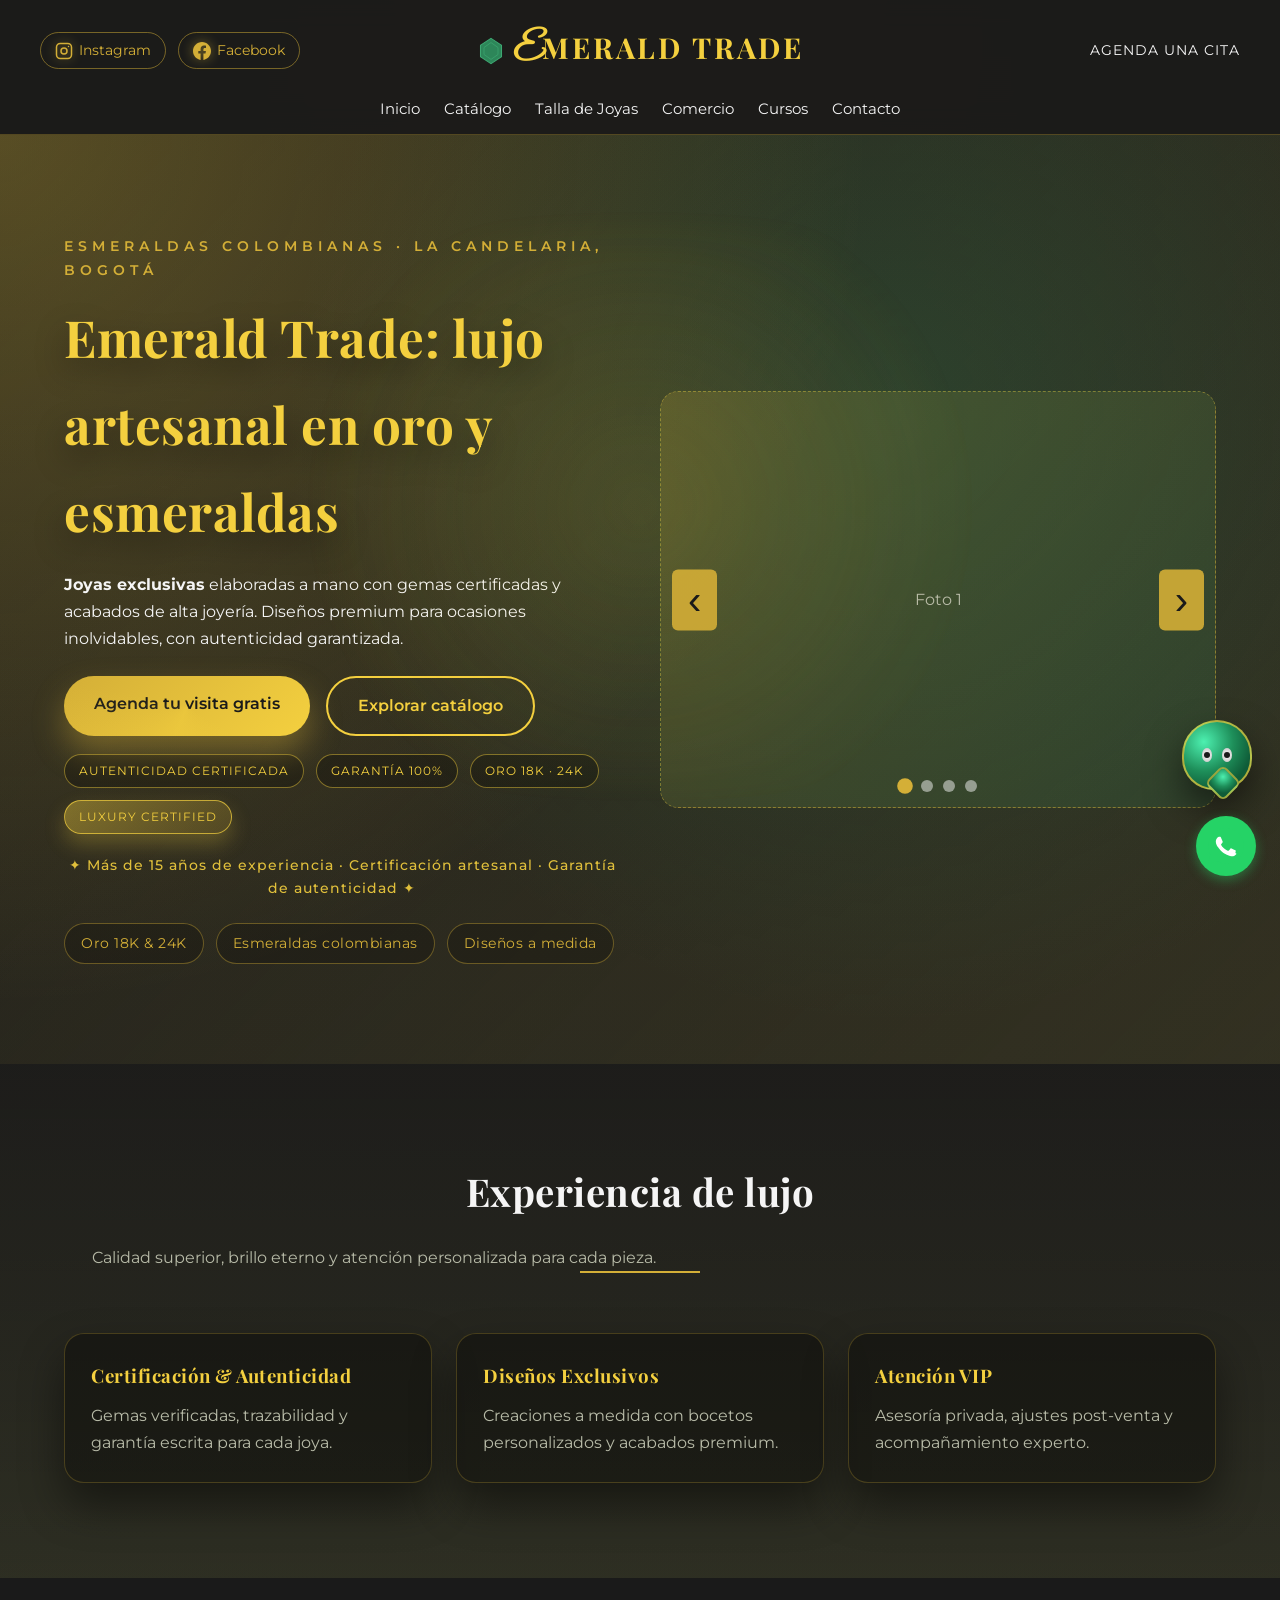
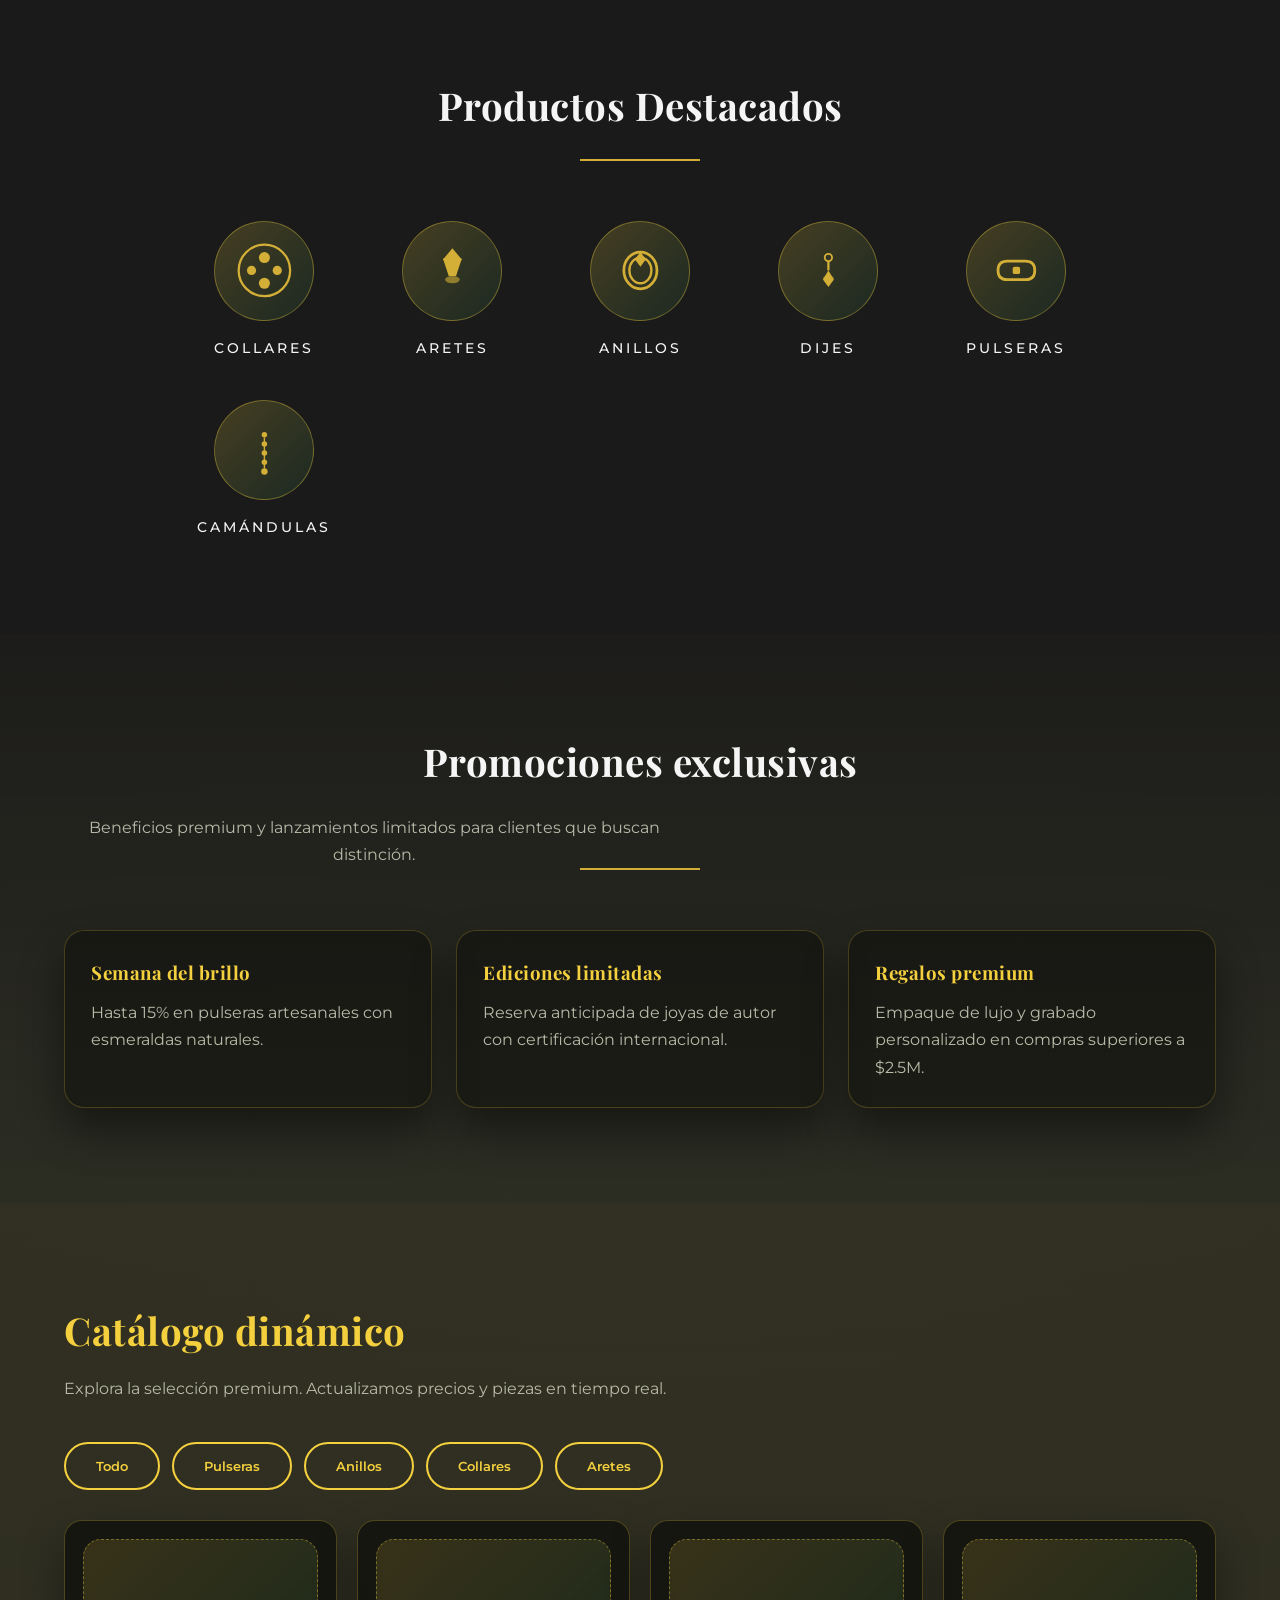
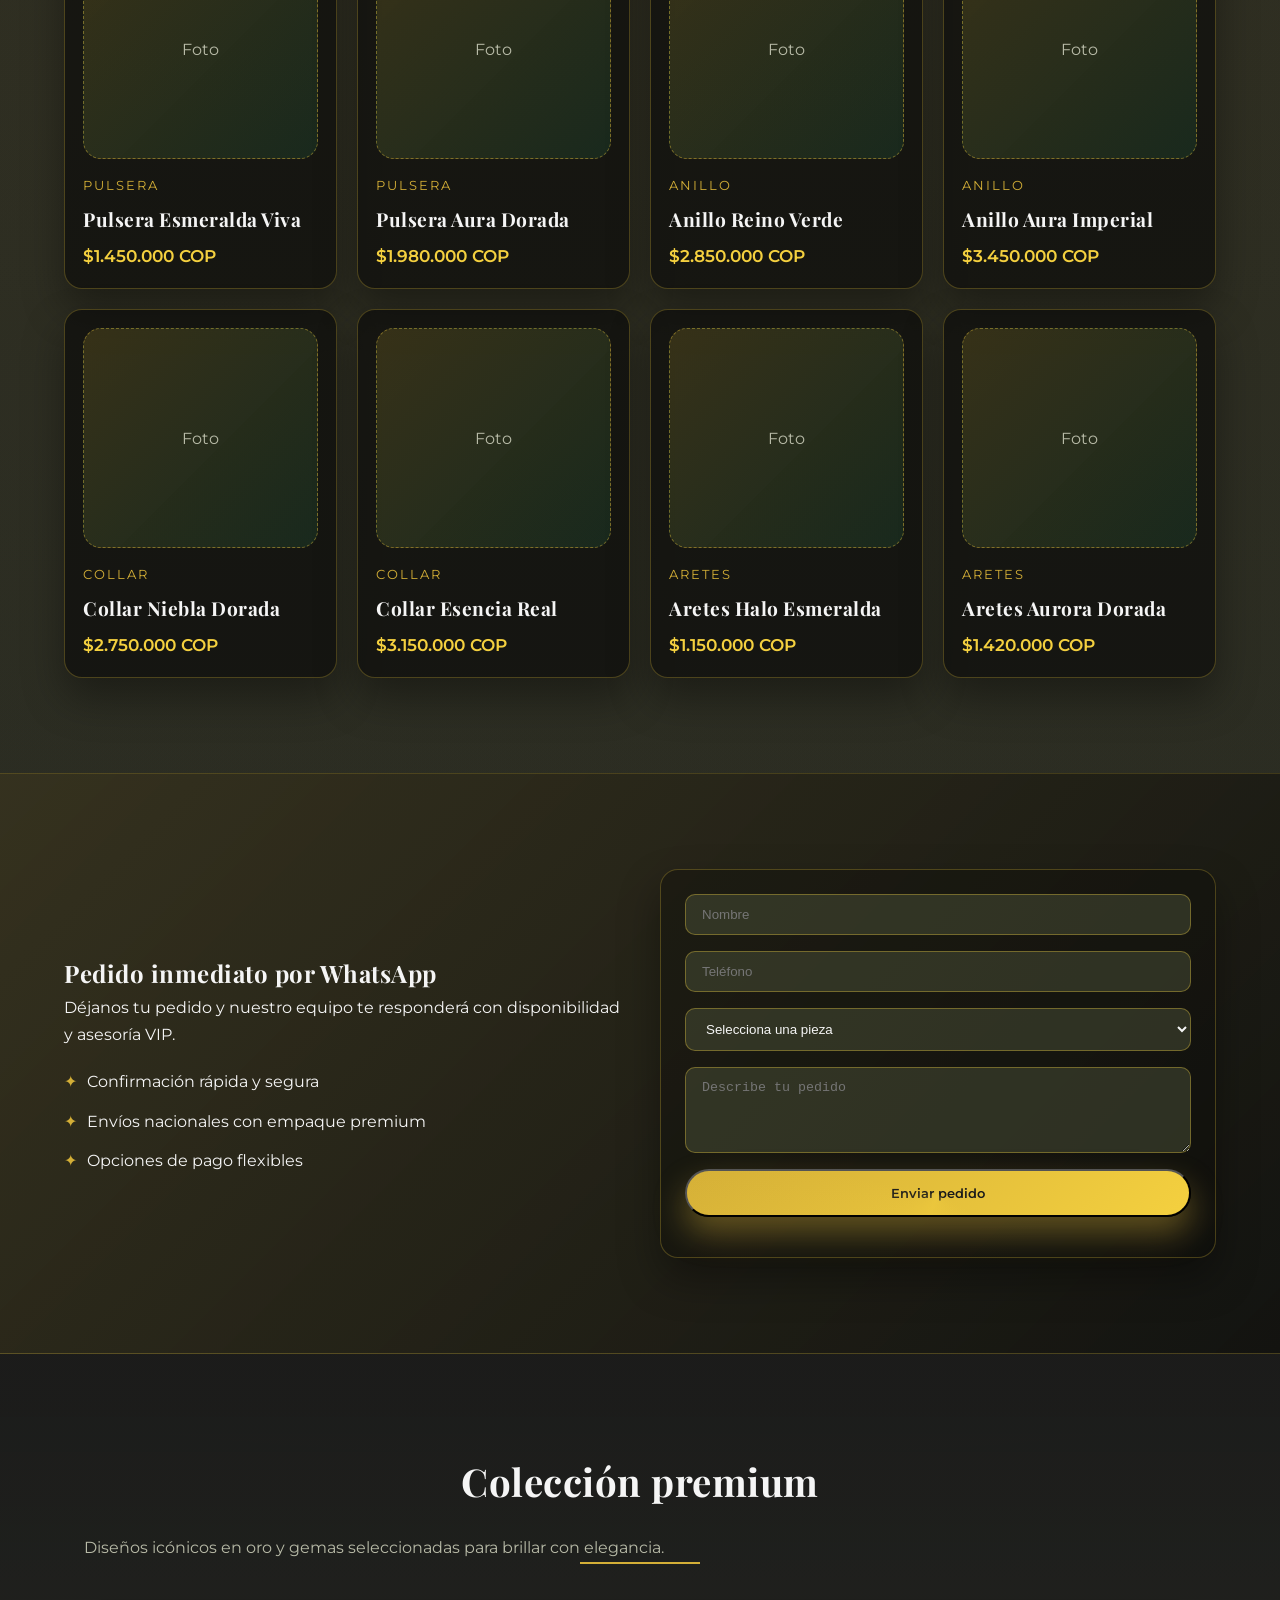
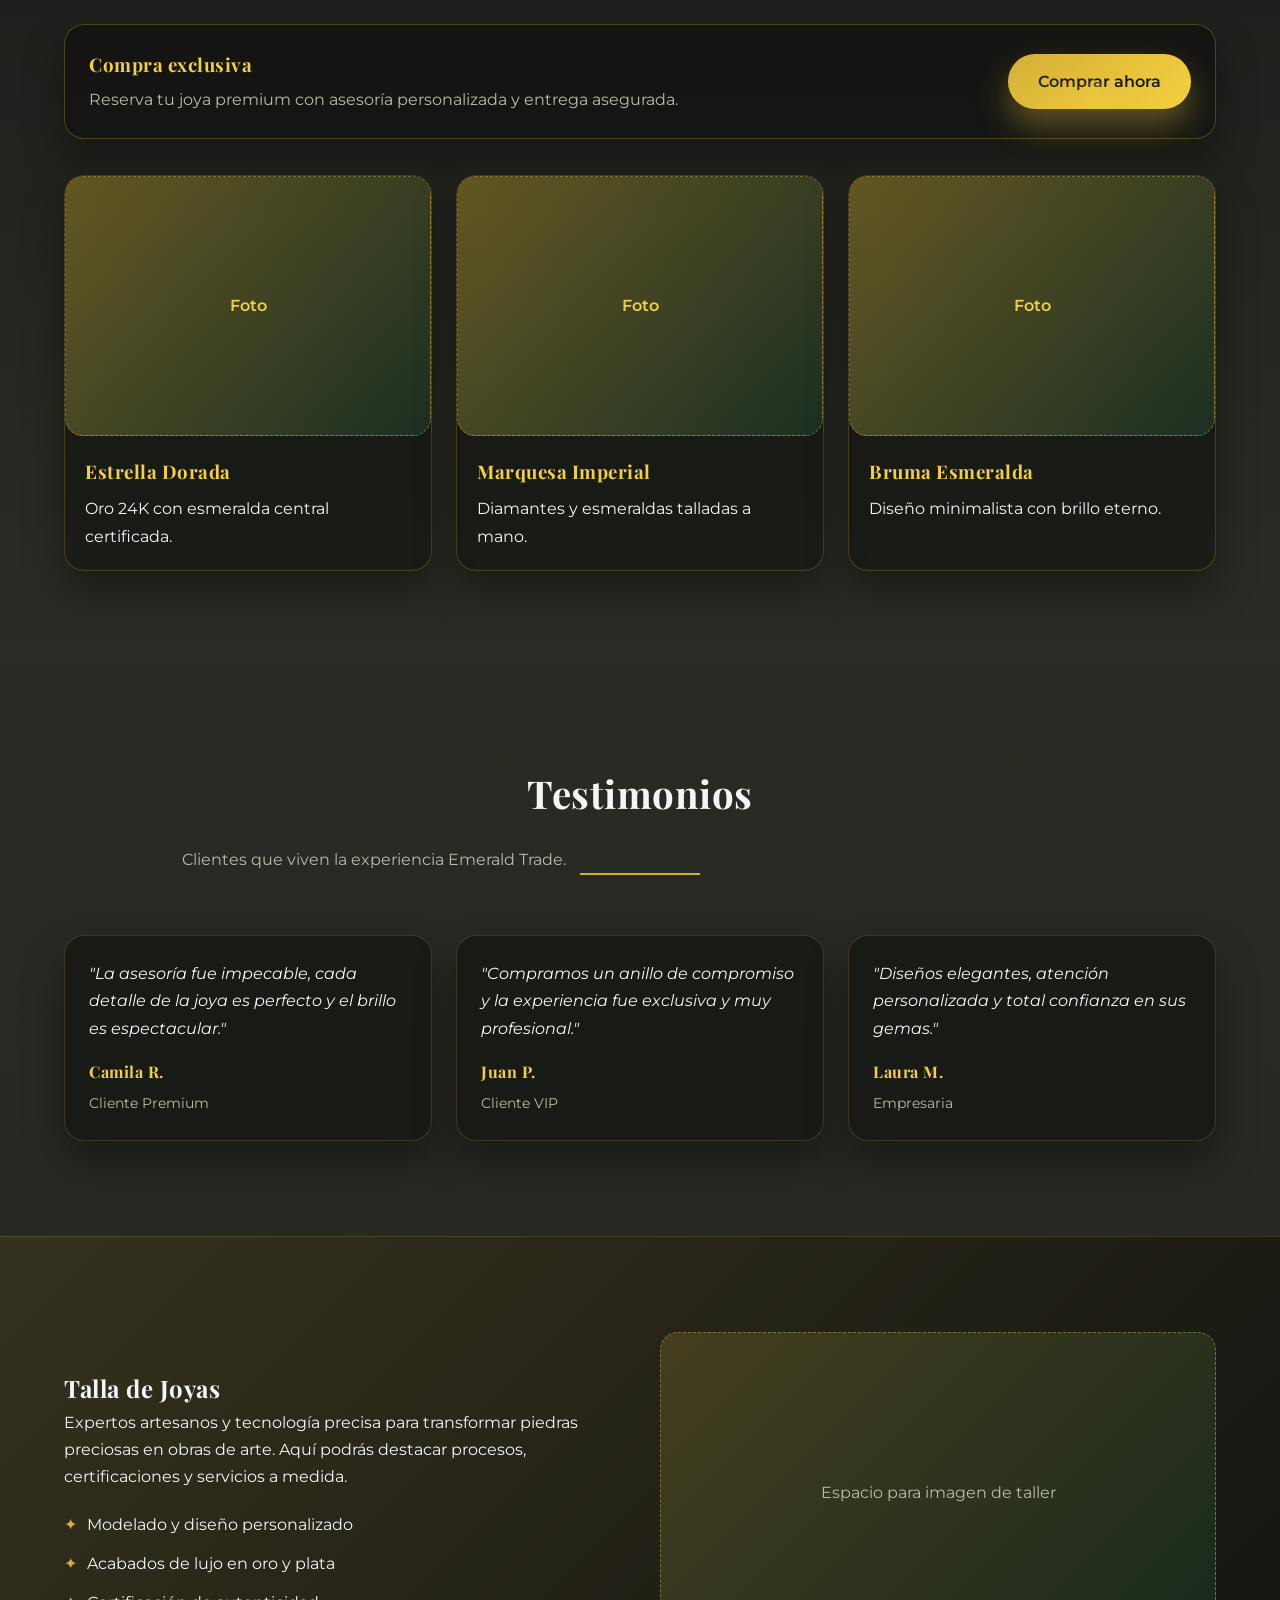
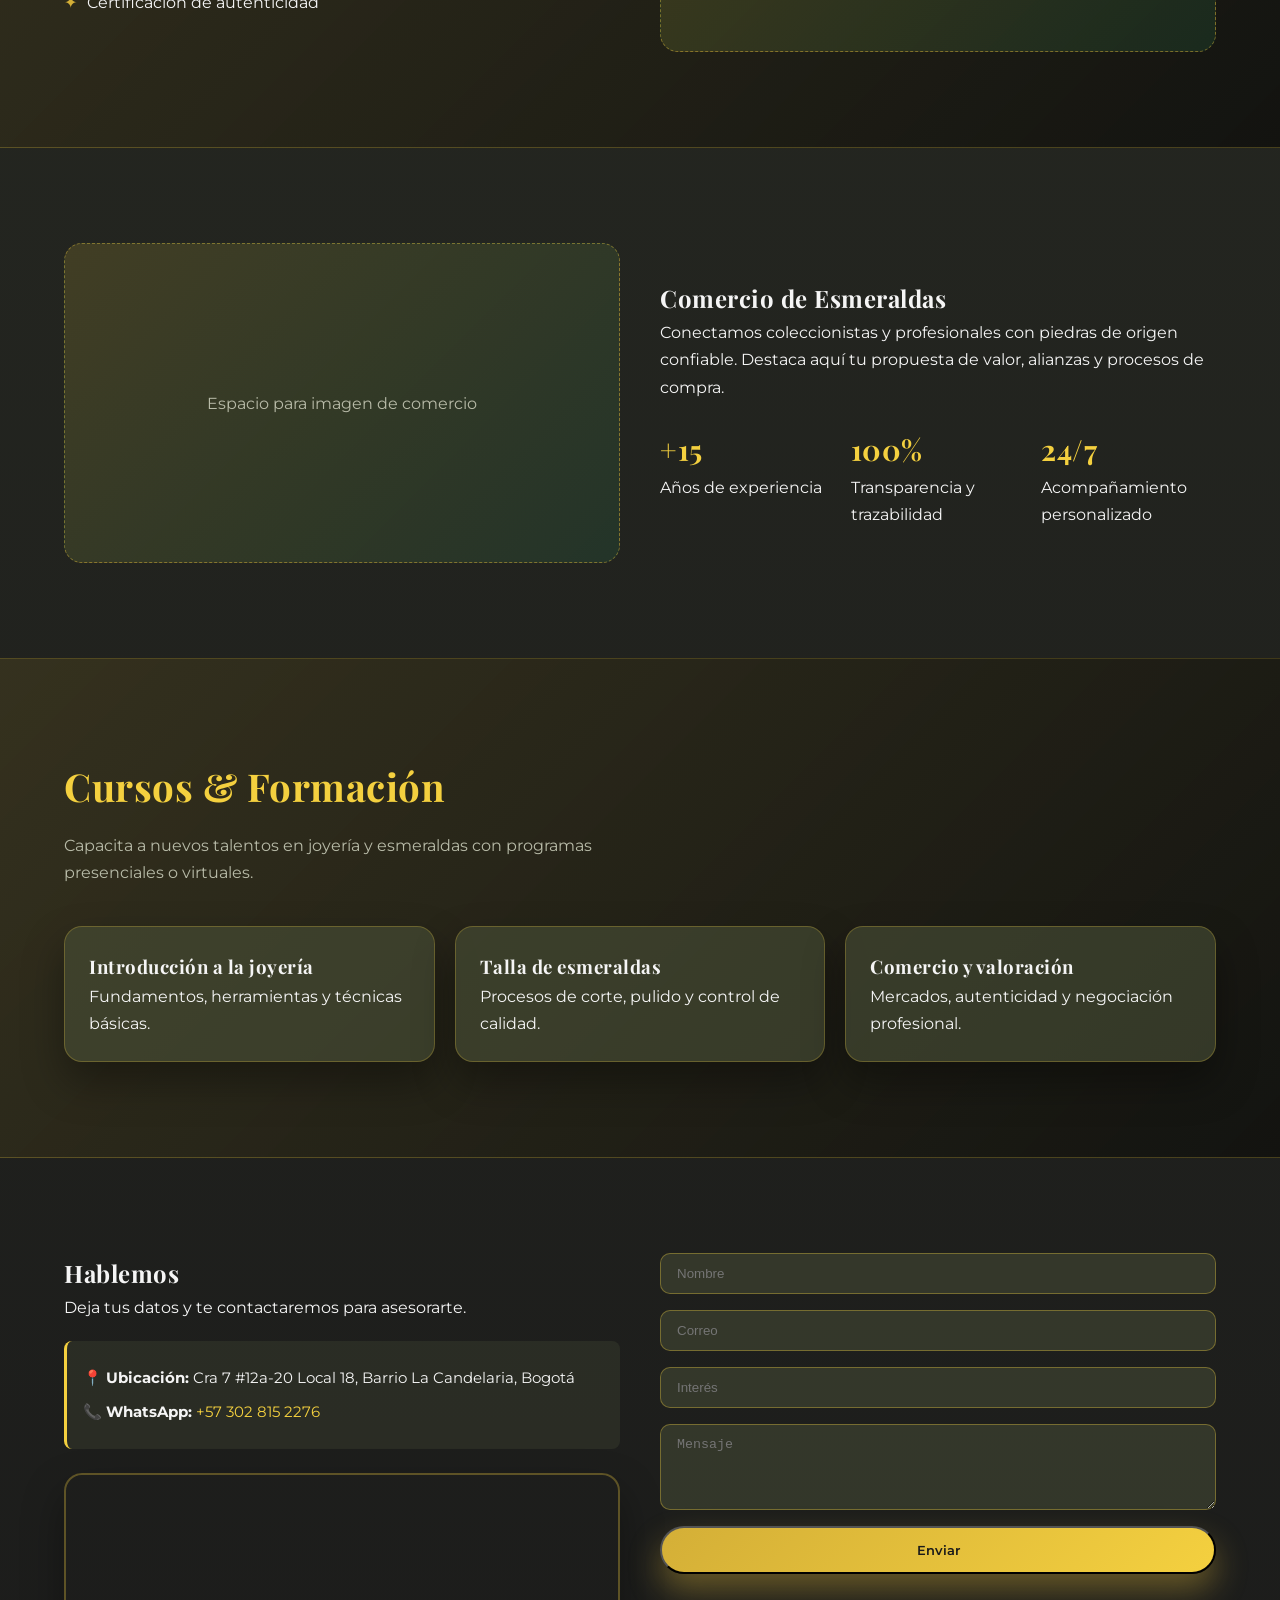
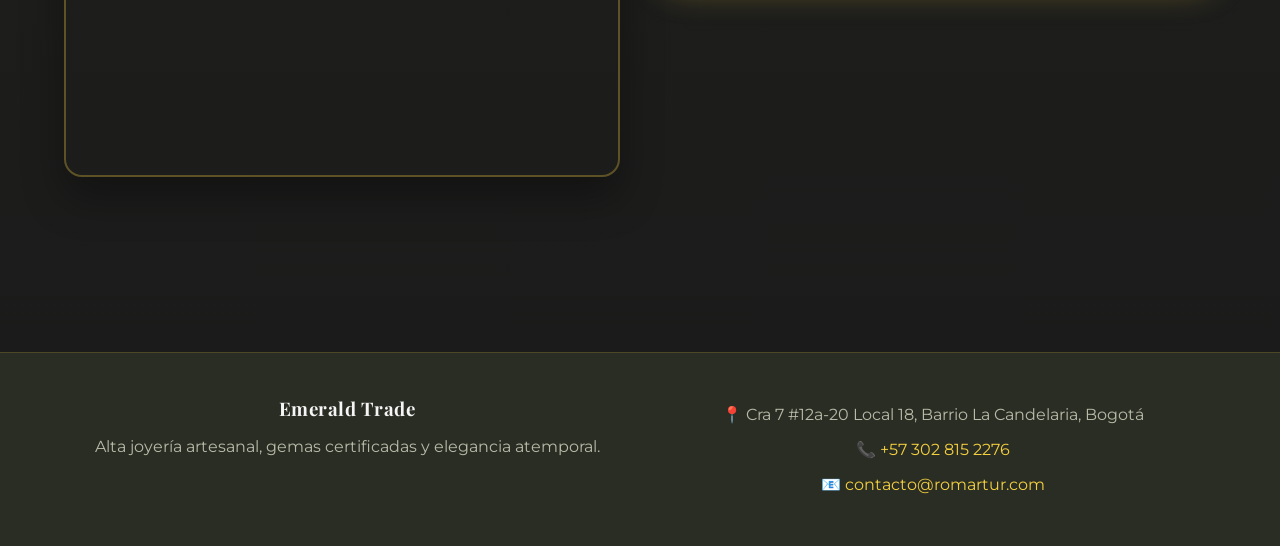
==== commit f3519cb1: "Add promotions, dynamic catalog, order form, and Kilatico chatbot" ====
--- a/index.html
+++ b/index.html
@@ -380,62 +380,72 @@
       </div>
     </section>
 
+    <section id="promociones" class="section luxury-section">
+      <div class="container">
+        <div class="section-header centered">
+          <h2>Promociones exclusivas</h2>
+          <p>Beneficios premium y lanzamientos limitados para clientes que buscan distinción.</p>
+          <div class="divider"></div>
+        </div>
+        <div class="luxury-grid">
+          <article class="luxury-card">
+            <h3>Semana del brillo</h3>
+            <p>Hasta 15% en pulseras artesanales con esmeraldas naturales.</p>
+          </article>
+          <article class="luxury-card">
+            <h3>Ediciones limitadas</h3>
+            <p>Reserva anticipada de joyas de autor con certificación internacional.</p>
+          </article>
+          <article class="luxury-card">
+            <h3>Regalos premium</h3>
+            <p>Empaque de lujo y grabado personalizado en compras superiores a $2.5M.</p>
+          </article>
+        </div>
+      </div>
+    </section>
+
     <section id="coleccion" class="section">
       <div class="container">
         <div class="section-header">
-          <h2>Catálogo destacado</h2>
-          <p>Tarjetas listas para tu catálogo con <strong>nombre</strong>, <strong>precio</strong> y <strong>tipo de joya</strong>.</p>
-        </div>
-        <div class="grid product-grid">
-          <article class="product-card">
-            <div class="product-image placeholder">Foto</div>
-            <div class="product-info">
-              <span class="product-type">Anillo</span>
-              <h3>Brillo Esmeralda</h3>
-              <p class="product-price">$1.850.000 COP</p>
-            </div>
-          </article>
-          <article class="product-card">
-            <div class="product-image placeholder">Foto</div>
-            <div class="product-info">
-              <span class="product-type">Collar</span>
-              <h3>Destello Rubí</h3>
-              <p class="product-price">$2.450.000 COP</p>
-            </div>
-          </article>
-          <article class="product-card">
-            <div class="product-image placeholder">Foto</div>
-            <div class="product-info">
-              <span class="product-type">Aretes</span>
-              <h3>Sol de Zafiro</h3>
-              <p class="product-price">$1.250.000 COP</p>
-            </div>
-          </article>
-          <article class="product-card">
-            <div class="product-image placeholder">Foto</div>
-            <div class="product-info">
-              <span class="product-type">Pulsera</span>
-              <h3>Trama Dorada</h3>
-              <p class="product-price">$980.000 COP</p>
-            </div>
-          </article>
-          <article class="product-card">
-            <div class="product-image placeholder">Foto</div>
-            <div class="product-info">
-              <span class="product-type">Anillo</span>
-              <h3>Corona Imperial</h3>
-              <p class="product-price">$3.200.000 COP</p>
-            </div>
-          </article>
-          <article class="product-card">
-            <div class="product-image placeholder">Foto</div>
-            <div class="product-info">
-              <span class="product-type">Collar</span>
-              <h3>Noche Esmeralda</h3>
-              <p class="product-price">$2.900.000 COP</p>
-            </div>
-          </article>
-        </div>
+          <h2>Catálogo dinámico</h2>
+          <p>Explora la selección premium. Actualizamos precios y piezas en tiempo real.</p>
+        </div>
+        <div class="catalog-controls">
+          <button class="btn btn-secondary catalog-filter" data-filter="all">Todo</button>
+          <button class="btn btn-secondary catalog-filter" data-filter="pulsera">Pulseras</button>
+          <button class="btn btn-secondary catalog-filter" data-filter="anillo">Anillos</button>
+          <button class="btn btn-secondary catalog-filter" data-filter="collar">Collares</button>
+          <button class="btn btn-secondary catalog-filter" data-filter="aretes">Aretes</button>
+        </div>
+        <div class="grid product-grid" id="dynamic-catalog"></div>
+      </div>
+    </section>
+
+    <section id="pedido" class="section dark">
+      <div class="container split">
+        <div>
+          <h2>Pedido inmediato por WhatsApp</h2>
+          <p>Déjanos tu pedido y nuestro equipo te responderá con disponibilidad y asesoría VIP.</p>
+          <ul class="list">
+            <li>Confirmación rápida y segura</li>
+            <li>Envíos nacionales con empaque premium</li>
+            <li>Opciones de pago flexibles</li>
+          </ul>
+        </div>
+        <form class="order-form" id="order-form">
+          <input type="text" name="nombre" placeholder="Nombre" required />
+          <input type="tel" name="telefono" placeholder="Teléfono" required />
+          <select name="producto" required>
+            <option value="">Selecciona una pieza</option>
+            <option value="Pulsera artesanal">Pulsera artesanal</option>
+            <option value="Pulsera premium">Pulsera premium</option>
+            <option value="Anillo de compromiso">Anillo de compromiso</option>
+            <option value="Collar exclusivo">Collar exclusivo</option>
+          </select>
+          <textarea rows="4" name="mensaje" placeholder="Describe tu pedido" required></textarea>
+          <button class="btn btn-primary btn-animated" type="submit">Enviar pedido</button>
+          <p class="form-status" aria-live="polite"></p>
+        </form>
       </div>
     </section>
 
@@ -623,7 +633,7 @@
   </footer>
 
   <!-- Floating WhatsApp Button -->
-  <a href="https://wa.me/573028152276?text=Hola%20Radiant%20Gold%20Gems,%20me%20interesa%20saber%20más%20sobre%20sus%20servicios" 
+  <a href="https://wa.me/573028152276?text=Hola%20Emerald%20Trade,%20me%20interesa%20saber%20más%20sobre%20sus%20servicios" 
      class="whatsapp-float" 
      target="_blank" 
      rel="noopener"
@@ -634,6 +644,31 @@
     </svg>
   </a>
 
+  <div class="kilatico-chatbot" aria-live="polite">
+    <button class="kilatico-bubble" type="button" aria-label="Abrir chat Kilatico">
+      <span class="kilatico-eye"></span>
+      <span class="kilatico-eye"></span>
+    </button>
+    <div class="kilatico-panel" hidden>
+      <div class="kilatico-header">
+        <div>
+          <h4>Kilatico</h4>
+          <span>Asistente premium</span>
+        </div>
+        <div class="kilatico-lang">
+          <button class="lang-btn active" data-lang="es">ES</button>
+          <button class="lang-btn" data-lang="en">EN</button>
+        </div>
+      </div>
+      <div class="kilatico-body">
+        <div class="kilatico-message bot">Hola, soy Kilatico ✨ ¿Quieres verte exclusivo y elegante con algo único y artesanal?</div>
+      </div>
+      <div class="kilatico-footer">
+        <button class="btn btn-secondary kilatico-cta" type="button">Ver pulseras</button>
+      </div>
+    </div>
+  </div>
+
   <script src="js/main.js" defer></script>
 </body>
 </html>
--- a/css/styles.css
+++ b/css/styles.css
@@ -520,6 +520,28 @@
   transform: translateY(-6px);
 }
 
+.catalog-controls {
+  display: flex;
+  flex-wrap: wrap;
+  gap: 12px;
+  margin: 20px 0 30px;
+}
+
+.catalog-filter.active {
+  background: var(--gold-bright);
+  color: var(--black);
+}
+
+.order-form {
+  display: grid;
+  gap: 16px;
+  background: rgba(0, 0, 0, 0.25);
+  padding: 24px;
+  border-radius: 18px;
+  border: 1px solid rgba(244, 208, 63, 0.25);
+  box-shadow: var(--shadow);
+}
+
 .catalog-hero {
   padding: 60px 0 40px;
   background: radial-gradient(circle at top center, rgba(212, 175, 55, 0.15), transparent 60%);
@@ -1081,6 +1103,148 @@
   box-shadow: 0 6px 20px rgba(37, 211, 102, 0.6);
 }
 
+.kilatico-chatbot {
+  position: fixed;
+  bottom: 110px;
+  right: 28px;
+  z-index: 120;
+}
+
+.kilatico-bubble {
+  width: 70px;
+  height: 70px;
+  border-radius: 50% 50% 45% 45%;
+  background: radial-gradient(circle at 30% 30%, #4df0b0, #1e8f5a 45%, #0f5c38 75%);
+  border: 2px solid rgba(244, 208, 63, 0.7);
+  box-shadow: 0 18px 36px rgba(0, 0, 0, 0.5);
+  display: flex;
+  align-items: center;
+  justify-content: center;
+  gap: 10px;
+  cursor: pointer;
+  position: relative;
+  animation: emeraldFloat 3s ease-in-out infinite;
+}
+
+.kilatico-bubble::after {
+  content: "";
+  position: absolute;
+  bottom: -8px;
+  right: 14px;
+  width: 22px;
+  height: 22px;
+  background: inherit;
+  transform: rotate(45deg);
+  border-radius: 6px;
+  border: 2px solid rgba(244, 208, 63, 0.6);
+}
+
+.kilatico-eye {
+  width: 10px;
+  height: 14px;
+  background: #fff;
+  border-radius: 50%;
+  position: relative;
+  box-shadow: inset 0 0 6px rgba(0, 0, 0, 0.3);
+  animation: blink 4s infinite;
+}
+
+.kilatico-eye::after {
+  content: "";
+  position: absolute;
+  width: 6px;
+  height: 6px;
+  background: #1a1a1a;
+  border-radius: 50%;
+  top: 4px;
+  left: 2px;
+}
+
+.kilatico-panel {
+  width: 280px;
+  background: rgba(8, 10, 10, 0.95);
+  border: 1px solid rgba(244, 208, 63, 0.4);
+  border-radius: 18px;
+  box-shadow: 0 18px 35px rgba(0, 0, 0, 0.55);
+  padding: 16px;
+  margin-top: 14px;
+}
+
+.kilatico-header {
+  display: flex;
+  justify-content: space-between;
+  align-items: center;
+  gap: 12px;
+  margin-bottom: 12px;
+}
+
+.kilatico-header h4 {
+  margin: 0;
+  color: var(--gold-bright);
+}
+
+.kilatico-header span {
+  font-size: 0.75rem;
+  color: var(--muted);
+}
+
+.kilatico-lang {
+  display: flex;
+  gap: 6px;
+}
+
+.lang-btn {
+  background: rgba(244, 208, 63, 0.12);
+  border: 1px solid rgba(244, 208, 63, 0.4);
+  color: var(--gold-bright);
+  font-size: 0.7rem;
+  padding: 4px 8px;
+  border-radius: 999px;
+  cursor: pointer;
+}
+
+.lang-btn.active {
+  background: var(--gold-bright);
+  color: var(--black);
+}
+
+.kilatico-body {
+  max-height: 160px;
+  overflow-y: auto;
+}
+
+.kilatico-message {
+  background: rgba(255, 255, 255, 0.08);
+  padding: 10px 12px;
+  border-radius: 12px;
+  margin-bottom: 8px;
+  font-size: 0.85rem;
+}
+
+.kilatico-message.bot {
+  color: var(--pearl);
+}
+
+.kilatico-footer {
+  display: flex;
+  justify-content: flex-end;
+  margin-top: 10px;
+}
+
+.kilatico-cta {
+  font-size: 0.75rem;
+}
+
+@keyframes emeraldFloat {
+  0%, 100% { transform: translateY(0); }
+  50% { transform: translateY(-6px); }
+}
+
+@keyframes blink {
+  0%, 95%, 100% { transform: scaleY(1); }
+  96%, 99% { transform: scaleY(0.1); }
+}
+
 .whatsapp-float svg {
   width: 36px;
   height: 36px;
@@ -1108,7 +1272,10 @@
 }
 
 .contact-form input,
-.contact-form textarea {
+.contact-form textarea,
+.order-form input,
+.order-form select,
+.order-form textarea {
   background: rgba(74, 80, 56, 0.5);
   border: 1px solid rgba(244, 208, 63, 0.35);
   border-radius: 10px;
@@ -1117,15 +1284,13 @@
 }
 
 .contact-form input:focus,
-.contact-form textarea:focus {
+.contact-form textarea:focus,
+.order-form input:focus,
+.order-form select:focus,
+.order-form textarea:focus {
   outline: none;
   border-color: var(--gold-bright);
   box-shadow: 0 0 0 3px rgba(244, 208, 63, 0.15);
-}
-
-.contact-form input:focus,
-.contact-form textarea:focus {
-  outline: 1px solid var(--gold);
 }
 
 .site-footer {
@@ -1159,4 +1324,8 @@
   .nav-links.active {
     display: flex;
   }
-}
+
+  .kilatico-panel {
+    width: 240px;
+  }
+}
--- a/css/styles.css
+++ b/css/styles.css
@@ -520,6 +520,28 @@
   transform: translateY(-6px);
 }
 
+.catalog-controls {
+  display: flex;
+  flex-wrap: wrap;
+  gap: 12px;
+  margin: 20px 0 30px;
+}
+
+.catalog-filter.active {
+  background: var(--gold-bright);
+  color: var(--black);
+}
+
+.order-form {
+  display: grid;
+  gap: 16px;
+  background: rgba(0, 0, 0, 0.25);
+  padding: 24px;
+  border-radius: 18px;
+  border: 1px solid rgba(244, 208, 63, 0.25);
+  box-shadow: var(--shadow);
+}
+
 .catalog-hero {
   padding: 60px 0 40px;
   background: radial-gradient(circle at top center, rgba(212, 175, 55, 0.15), transparent 60%);
@@ -1081,6 +1103,148 @@
   box-shadow: 0 6px 20px rgba(37, 211, 102, 0.6);
 }
 
+.kilatico-chatbot {
+  position: fixed;
+  bottom: 110px;
+  right: 28px;
+  z-index: 120;
+}
+
+.kilatico-bubble {
+  width: 70px;
+  height: 70px;
+  border-radius: 50% 50% 45% 45%;
+  background: radial-gradient(circle at 30% 30%, #4df0b0, #1e8f5a 45%, #0f5c38 75%);
+  border: 2px solid rgba(244, 208, 63, 0.7);
+  box-shadow: 0 18px 36px rgba(0, 0, 0, 0.5);
+  display: flex;
+  align-items: center;
+  justify-content: center;
+  gap: 10px;
+  cursor: pointer;
+  position: relative;
+  animation: emeraldFloat 3s ease-in-out infinite;
+}
+
+.kilatico-bubble::after {
+  content: "";
+  position: absolute;
+  bottom: -8px;
+  right: 14px;
+  width: 22px;
+  height: 22px;
+  background: inherit;
+  transform: rotate(45deg);
+  border-radius: 6px;
+  border: 2px solid rgba(244, 208, 63, 0.6);
+}
+
+.kilatico-eye {
+  width: 10px;
+  height: 14px;
+  background: #fff;
+  border-radius: 50%;
+  position: relative;
+  box-shadow: inset 0 0 6px rgba(0, 0, 0, 0.3);
+  animation: blink 4s infinite;
+}
+
+.kilatico-eye::after {
+  content: "";
+  position: absolute;
+  width: 6px;
+  height: 6px;
+  background: #1a1a1a;
+  border-radius: 50%;
+  top: 4px;
+  left: 2px;
+}
+
+.kilatico-panel {
+  width: 280px;
+  background: rgba(8, 10, 10, 0.95);
+  border: 1px solid rgba(244, 208, 63, 0.4);
+  border-radius: 18px;
+  box-shadow: 0 18px 35px rgba(0, 0, 0, 0.55);
+  padding: 16px;
+  margin-top: 14px;
+}
+
+.kilatico-header {
+  display: flex;
+  justify-content: space-between;
+  align-items: center;
+  gap: 12px;
+  margin-bottom: 12px;
+}
+
+.kilatico-header h4 {
+  margin: 0;
+  color: var(--gold-bright);
+}
+
+.kilatico-header span {
+  font-size: 0.75rem;
+  color: var(--muted);
+}
+
+.kilatico-lang {
+  display: flex;
+  gap: 6px;
+}
+
+.lang-btn {
+  background: rgba(244, 208, 63, 0.12);
+  border: 1px solid rgba(244, 208, 63, 0.4);
+  color: var(--gold-bright);
+  font-size: 0.7rem;
+  padding: 4px 8px;
+  border-radius: 999px;
+  cursor: pointer;
+}
+
+.lang-btn.active {
+  background: var(--gold-bright);
+  color: var(--black);
+}
+
+.kilatico-body {
+  max-height: 160px;
+  overflow-y: auto;
+}
+
+.kilatico-message {
+  background: rgba(255, 255, 255, 0.08);
+  padding: 10px 12px;
+  border-radius: 12px;
+  margin-bottom: 8px;
+  font-size: 0.85rem;
+}
+
+.kilatico-message.bot {
+  color: var(--pearl);
+}
+
+.kilatico-footer {
+  display: flex;
+  justify-content: flex-end;
+  margin-top: 10px;
+}
+
+.kilatico-cta {
+  font-size: 0.75rem;
+}
+
+@keyframes emeraldFloat {
+  0%, 100% { transform: translateY(0); }
+  50% { transform: translateY(-6px); }
+}
+
+@keyframes blink {
+  0%, 95%, 100% { transform: scaleY(1); }
+  96%, 99% { transform: scaleY(0.1); }
+}
+
 .whatsapp-float svg {
   width: 36px;
   height: 36px;
@@ -1108,7 +1272,10 @@
 }
 
 .contact-form input,
-.contact-form textarea {
+.contact-form textarea,
+.order-form input,
+.order-form select,
+.order-form textarea {
   background: rgba(74, 80, 56, 0.5);
   border: 1px solid rgba(244, 208, 63, 0.35);
   border-radius: 10px;
@@ -1117,15 +1284,13 @@
 }
 
 .contact-form input:focus,
-.contact-form textarea:focus {
+.contact-form textarea:focus,
+.order-form input:focus,
+.order-form select:focus,
+.order-form textarea:focus {
   outline: none;
   border-color: var(--gold-bright);
   box-shadow: 0 0 0 3px rgba(244, 208, 63, 0.15);
-}
-
-.contact-form input:focus,
-.contact-form textarea:focus {
-  outline: 1px solid var(--gold);
 }
 
 .site-footer {
@@ -1159,4 +1324,8 @@
   .nav-links.active {
     display: flex;
   }
-}
+
+  .kilatico-panel {
+    width: 240px;
+  }
+}
